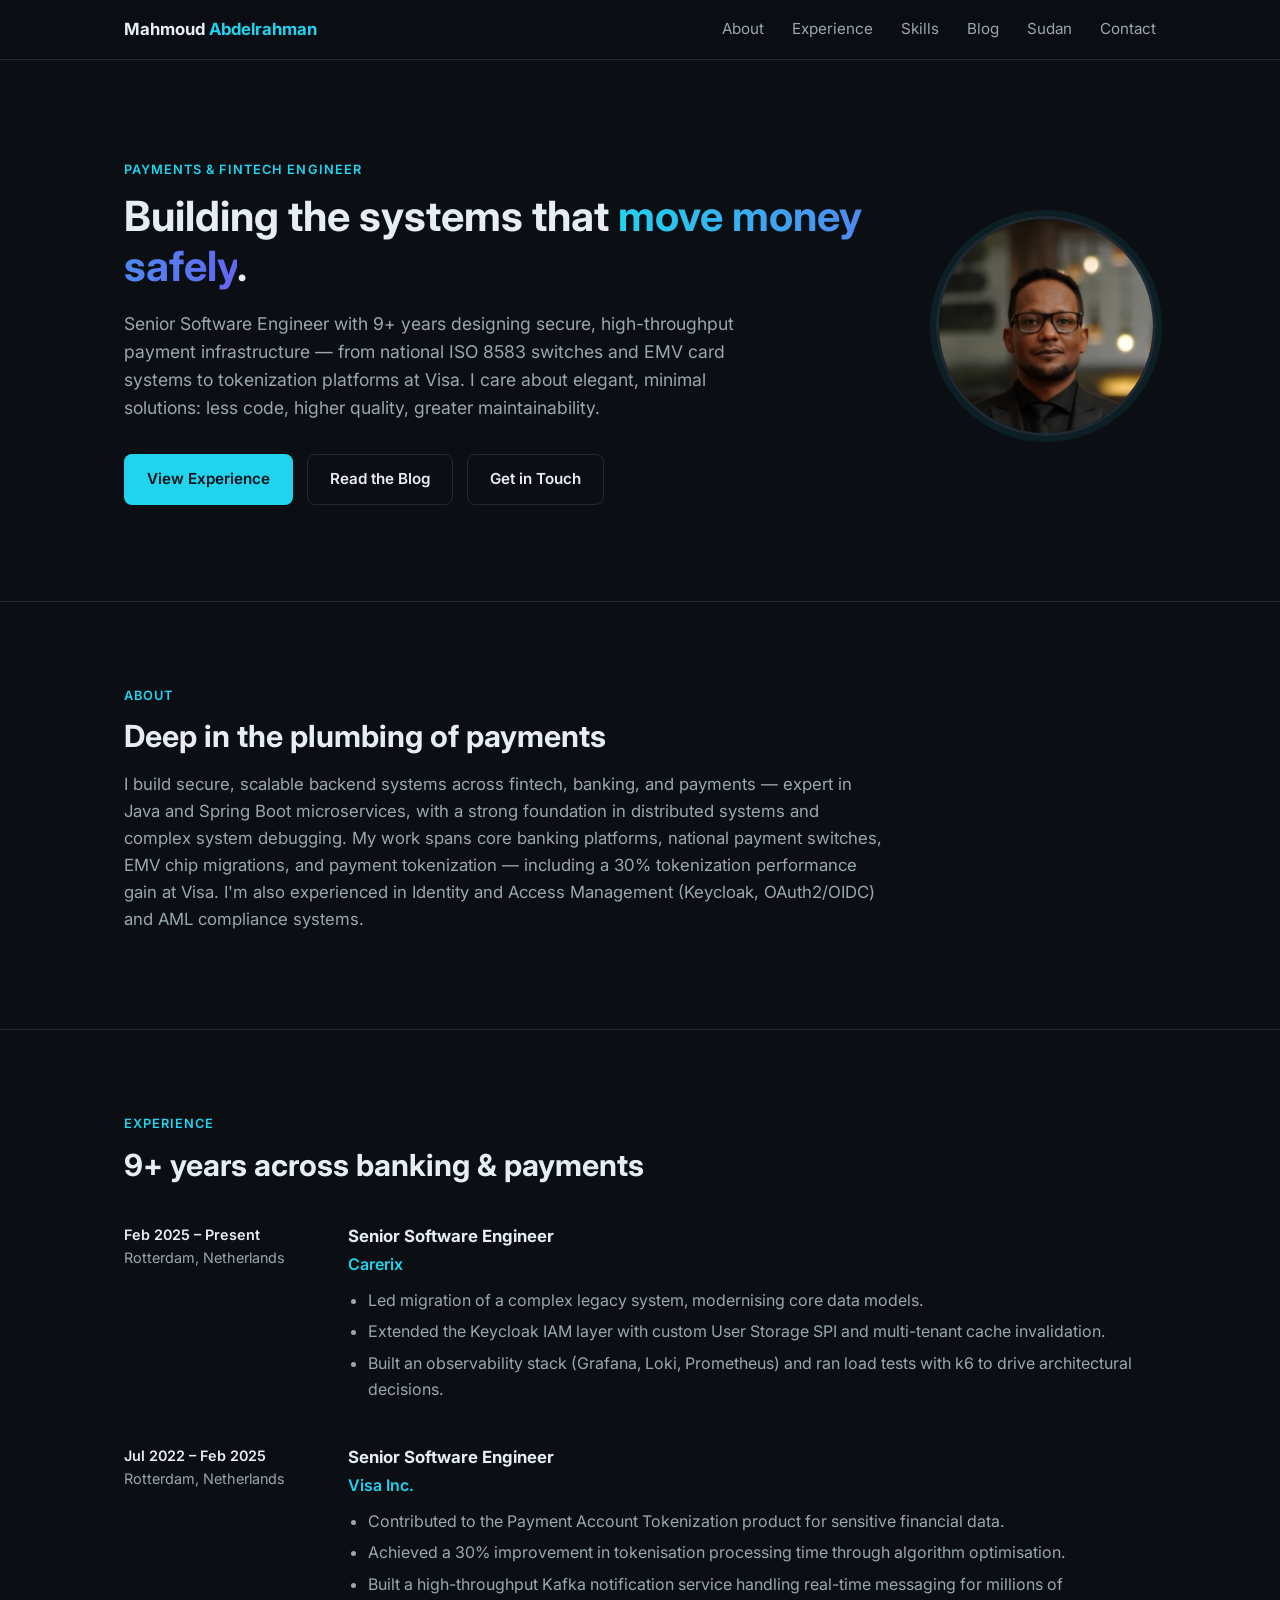
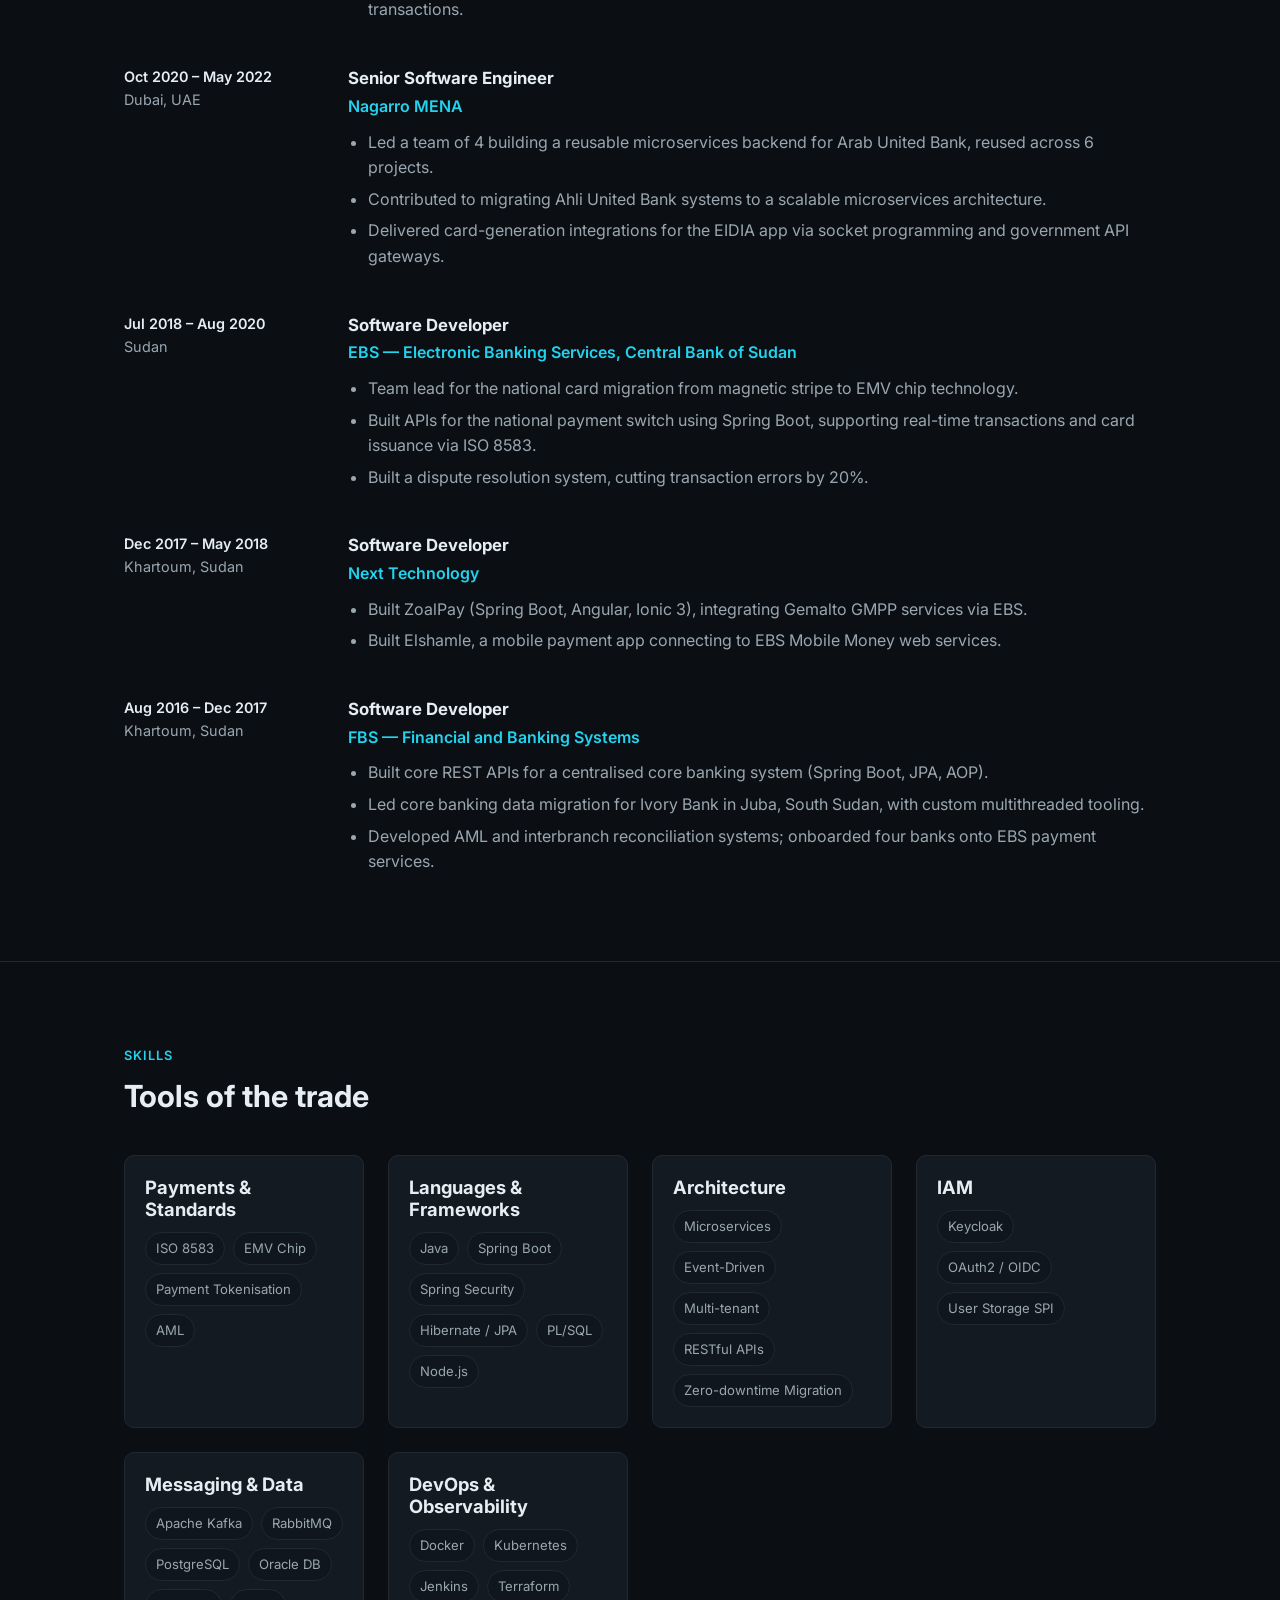
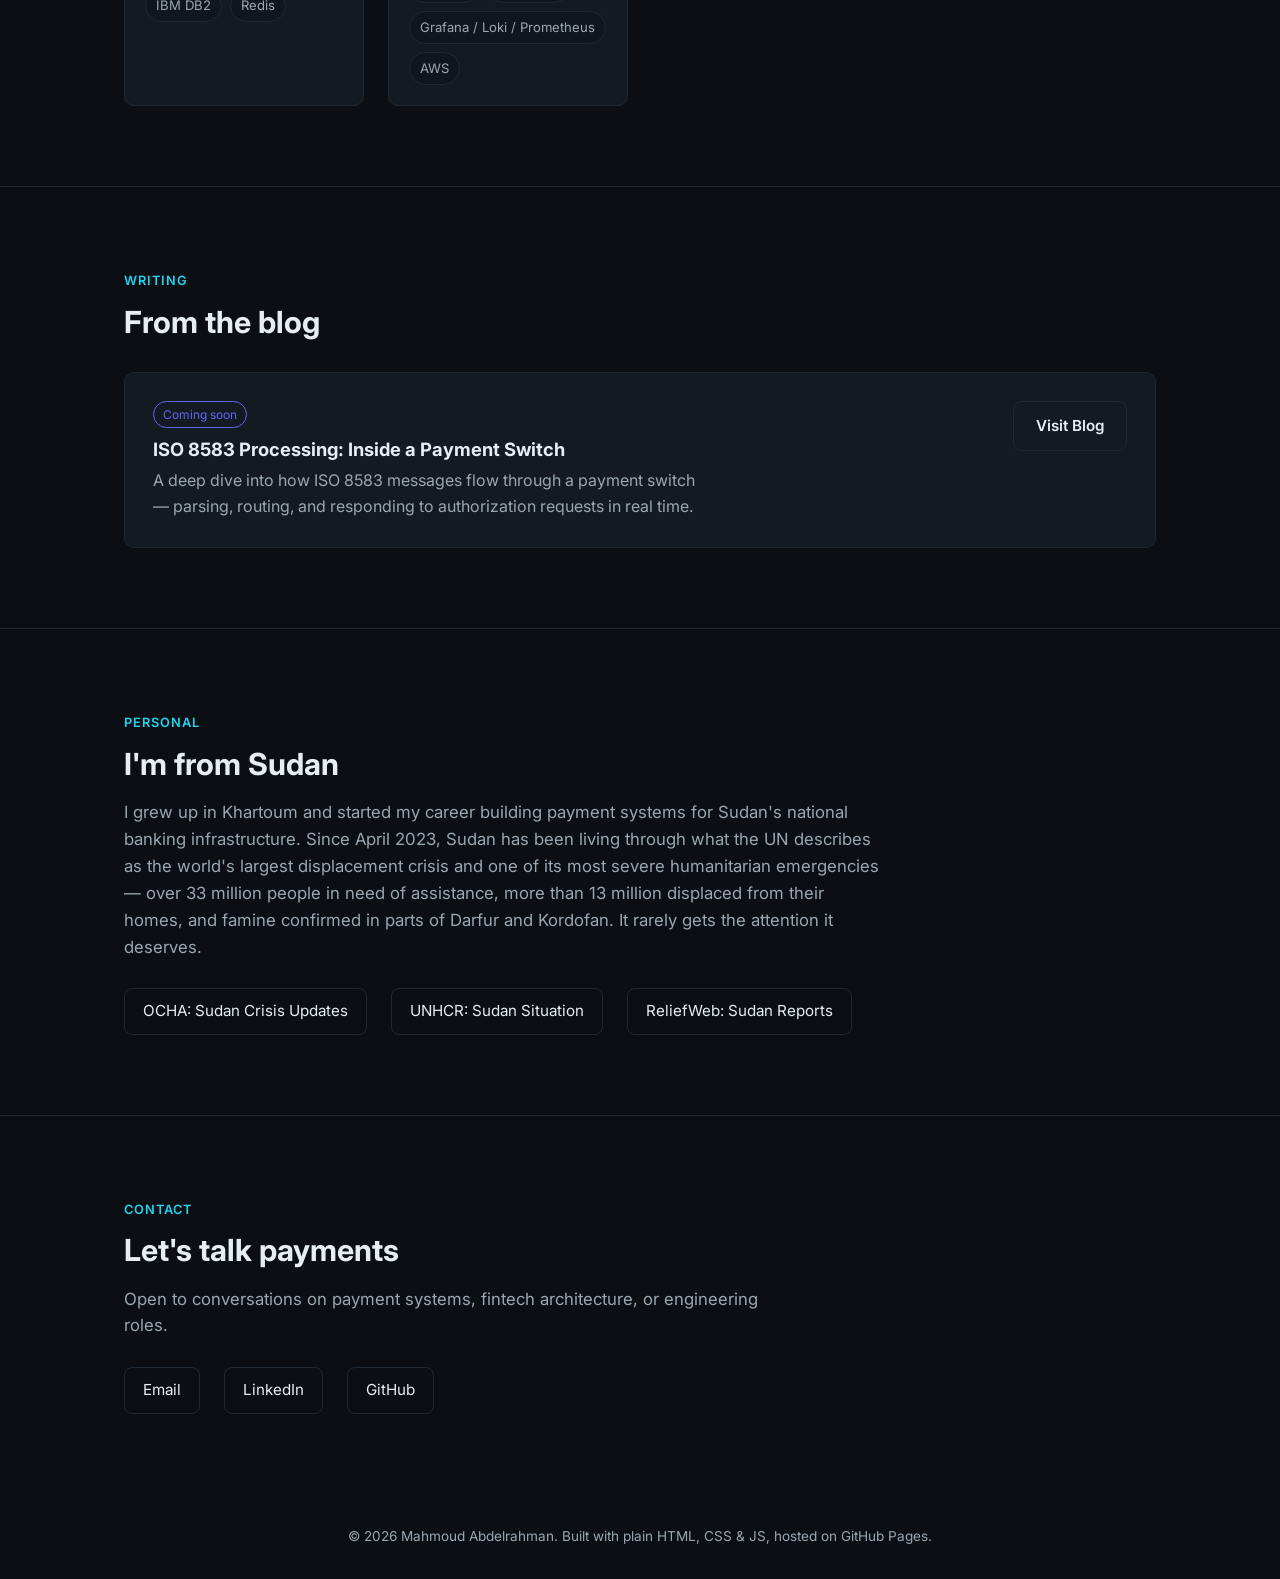
==== index.html @ 6783c953 "Add profile photo and Sudan awareness section Adds a portrait to the hero section, and a personal se" ====
<!DOCTYPE html>
<html lang="en">
<head>
<meta charset="UTF-8">
<meta name="viewport" content="width=device-width, initial-scale=1.0">
<title>Mahmoud Abdelrahman — Payments &amp; Fintech Engineer</title>
<meta name="description" content="Senior software engineer specializing in payment systems: ISO 8583 switches, EMV, tokenization, and core banking. 9+ years across Visa, Nagarro, and central banking infrastructure.">
<link rel="preconnect" href="https://fonts.googleapis.com">
<link rel="preconnect" href="https://fonts.gstatic.com" crossorigin>
<link href="https://fonts.googleapis.com/css2?family=Inter:wght@400;500;600;700&display=swap" rel="stylesheet">
<link rel="stylesheet" href="assets/css/style.css">
</head>
<body>

<header>
  <nav class="container">
    <a href="#" class="brand">Mahmoud <span>Abdelrahman</span></a>
    <button class="nav-toggle" aria-label="Toggle navigation">☰</button>
    <div class="nav-links">
      <a href="#about">About</a>
      <a href="#experience">Experience</a>
      <a href="#skills">Skills</a>
      <a href="blog.html">Blog</a>
      <a href="#sudan">Sudan</a>
      <a href="#contact">Contact</a>
    </div>
  </nav>
</header>

<section class="hero">
  <div class="container hero-inner">
    <div class="hero-text">
      <span class="eyebrow">Payments &amp; Fintech Engineer</span>
      <h1>Building the systems that <span class="role">move money safely</span>.</h1>
      <p class="lede">
        Senior Software Engineer with 9+ years designing secure, high-throughput payment
        infrastructure — from national ISO 8583 switches and EMV card systems to tokenization
        platforms at Visa. I care about elegant, minimal solutions: less code, higher quality,
        greater maintainability.
      </p>
      <div class="cta-row">
        <a href="#experience" class="btn btn-primary">View Experience</a>
        <a href="blog.html" class="btn btn-outline">Read the Blog</a>
        <a href="#contact" class="btn btn-outline">Get in Touch</a>
      </div>
    </div>
    <div class="hero-photo">
      <img src="assets/img/profile.jpg" alt="Portrait of Mahmoud Abdelrahman" class="avatar">
    </div>
  </div>
</section>

<section id="about">
  <div class="container">
    <span class="eyebrow">About</span>
    <h2>Deep in the plumbing of payments</h2>
    <p class="lede" style="max-width: 760px;">
      I build secure, scalable backend systems across fintech, banking, and payments —
      expert in Java and Spring Boot microservices, with a strong foundation in distributed
      systems and complex system debugging. My work spans core banking platforms, national
      payment switches, EMV chip migrations, and payment tokenization — including a 30%
      tokenization performance gain at Visa. I'm also experienced in Identity and Access
      Management (Keycloak, OAuth2/OIDC) and AML compliance systems.
    </p>
  </div>
</section>

<section id="experience">
  <div class="container">
    <span class="eyebrow">Experience</span>
    <h2>9+ years across banking &amp; payments</h2>

    <div class="timeline">

      <div class="job">
        <div class="meta">
          <div class="dates">Feb 2025 – Present</div>
          <div>Rotterdam, Netherlands</div>
        </div>
        <div>
          <div class="role-title">Senior Software Engineer</div>
          <div class="company">Carerix</div>
          <ul>
            <li>Led migration of a complex legacy system, modernising core data models.</li>
            <li>Extended the Keycloak IAM layer with custom User Storage SPI and multi-tenant cache invalidation.</li>
            <li>Built an observability stack (Grafana, Loki, Prometheus) and ran load tests with k6 to drive architectural decisions.</li>
          </ul>
        </div>
      </div>

      <div class="job">
        <div class="meta">
          <div class="dates">Jul 2022 – Feb 2025</div>
          <div>Rotterdam, Netherlands</div>
        </div>
        <div>
          <div class="role-title">Senior Software Engineer</div>
          <div class="company">Visa Inc.</div>
          <ul>
            <li>Contributed to the Payment Account Tokenization product for sensitive financial data.</li>
            <li>Achieved a 30% improvement in tokenisation processing time through algorithm optimisation.</li>
            <li>Built a high-throughput Kafka notification service handling real-time messaging for millions of transactions.</li>
          </ul>
        </div>
      </div>

      <div class="job">
        <div class="meta">
          <div class="dates">Oct 2020 – May 2022</div>
          <div>Dubai, UAE</div>
        </div>
        <div>
          <div class="role-title">Senior Software Engineer</div>
          <div class="company">Nagarro MENA</div>
          <ul>
            <li>Led a team of 4 building a reusable microservices backend for Arab United Bank, reused across 6 projects.</li>
            <li>Contributed to migrating Ahli United Bank systems to a scalable microservices architecture.</li>
            <li>Delivered card-generation integrations for the EIDIA app via socket programming and government API gateways.</li>
          </ul>
        </div>
      </div>

      <div class="job">
        <div class="meta">
          <div class="dates">Jul 2018 – Aug 2020</div>
          <div>Sudan</div>
        </div>
        <div>
          <div class="role-title">Software Developer</div>
          <div class="company">EBS — Electronic Banking Services, Central Bank of Sudan</div>
          <ul>
            <li>Team lead for the national card migration from magnetic stripe to EMV chip technology.</li>
            <li>Built APIs for the national payment switch using Spring Boot, supporting real-time transactions and card issuance via ISO 8583.</li>
            <li>Built a dispute resolution system, cutting transaction errors by 20%.</li>
          </ul>
        </div>
      </div>

      <div class="job">
        <div class="meta">
          <div class="dates">Dec 2017 – May 2018</div>
          <div>Khartoum, Sudan</div>
        </div>
        <div>
          <div class="role-title">Software Developer</div>
          <div class="company">Next Technology</div>
          <ul>
            <li>Built ZoalPay (Spring Boot, Angular, Ionic 3), integrating Gemalto GMPP services via EBS.</li>
            <li>Built Elshamle, a mobile payment app connecting to EBS Mobile Money web services.</li>
          </ul>
        </div>
      </div>

      <div class="job">
        <div class="meta">
          <div class="dates">Aug 2016 – Dec 2017</div>
          <div>Khartoum, Sudan</div>
        </div>
        <div>
          <div class="role-title">Software Developer</div>
          <div class="company">FBS — Financial and Banking Systems</div>
          <ul>
            <li>Built core REST APIs for a centralised core banking system (Spring Boot, JPA, AOP).</li>
            <li>Led core banking data migration for Ivory Bank in Juba, South Sudan, with custom multithreaded tooling.</li>
            <li>Developed AML and interbranch reconciliation systems; onboarded four banks onto EBS payment services.</li>
          </ul>
        </div>
      </div>

    </div>
  </div>
</section>

<section id="skills">
  <div class="container">
    <span class="eyebrow">Skills</span>
    <h2>Tools of the trade</h2>

    <div class="skills-grid">
      <div class="skill-card">
        <h3>Payments &amp; Standards</h3>
        <div class="chips">
          <span class="chip">ISO 8583</span>
          <span class="chip">EMV Chip</span>
          <span class="chip">Payment Tokenisation</span>
          <span class="chip">AML</span>
        </div>
      </div>
      <div class="skill-card">
        <h3>Languages &amp; Frameworks</h3>
        <div class="chips">
          <span class="chip">Java</span>
          <span class="chip">Spring Boot</span>
          <span class="chip">Spring Security</span>
          <span class="chip">Hibernate / JPA</span>
          <span class="chip">PL/SQL</span>
          <span class="chip">Node.js</span>
        </div>
      </div>
      <div class="skill-card">
        <h3>Architecture</h3>
        <div class="chips">
          <span class="chip">Microservices</span>
          <span class="chip">Event-Driven</span>
          <span class="chip">Multi-tenant</span>
          <span class="chip">RESTful APIs</span>
          <span class="chip">Zero-downtime Migration</span>
        </div>
      </div>
      <div class="skill-card">
        <h3>IAM</h3>
        <div class="chips">
          <span class="chip">Keycloak</span>
          <span class="chip">OAuth2 / OIDC</span>
          <span class="chip">User Storage SPI</span>
        </div>
      </div>
      <div class="skill-card">
        <h3>Messaging &amp; Data</h3>
        <div class="chips">
          <span class="chip">Apache Kafka</span>
          <span class="chip">RabbitMQ</span>
          <span class="chip">PostgreSQL</span>
          <span class="chip">Oracle DB</span>
          <span class="chip">IBM DB2</span>
          <span class="chip">Redis</span>
        </div>
      </div>
      <div class="skill-card">
        <h3>DevOps &amp; Observability</h3>
        <div class="chips">
          <span class="chip">Docker</span>
          <span class="chip">Kubernetes</span>
          <span class="chip">Jenkins</span>
          <span class="chip">Terraform</span>
          <span class="chip">Grafana / Loki / Prometheus</span>
          <span class="chip">AWS</span>
        </div>
      </div>
    </div>
  </div>
</section>

<section id="blog-teaser">
  <div class="container">
    <span class="eyebrow">Writing</span>
    <h2>From the blog</h2>
    <div class="blog-card">
      <div>
        <span class="tag">Coming soon</span>
        <h3>ISO 8583 Processing: Inside a Payment Switch</h3>
        <p>
          A deep dive into how ISO 8583 messages flow through a payment switch — parsing,
          routing, and responding to authorization requests in real time.
        </p>
      </div>
      <a href="blog.html" class="btn btn-outline">Visit Blog</a>
    </div>
  </div>
</section>

<section id="sudan">
  <div class="container">
    <span class="eyebrow">Personal</span>
    <h2>I'm from Sudan</h2>
    <p class="lede" style="max-width: 760px;">
      I grew up in Khartoum and started my career building payment systems for Sudan's
      national banking infrastructure. Since April 2023, Sudan has been living through
      what the UN describes as the world's largest displacement crisis and one of its
      most severe humanitarian emergencies — over 33 million people in need of assistance,
      more than 13 million displaced from their homes, and famine confirmed in parts of
      Darfur and Kordofan. It rarely gets the attention it deserves.
    </p>
    <div class="contact-links">
      <a href="https://www.unocha.org/sudan" target="_blank" rel="noopener">OCHA: Sudan Crisis Updates</a>
      <a href="https://data.unhcr.org/en/situations/sudansituation" target="_blank" rel="noopener">UNHCR: Sudan Situation</a>
      <a href="https://reliefweb.int/country/sdn" target="_blank" rel="noopener">ReliefWeb: Sudan Reports</a>
    </div>
  </div>
</section>

<section id="contact">
  <div class="container">
    <span class="eyebrow">Contact</span>
    <h2>Let's talk payments</h2>
    <p class="lede">Open to conversations on payment systems, fintech architecture, or engineering roles.</p>
    <div class="contact-links">
      <a href="mailto:m.abdelhalim@protonmail.com">Email</a>
      <a href="https://www.linkedin.com/in/mahmoud-abdelhalim-5b3160b4" target="_blank" rel="noopener">LinkedIn</a>
      <a href="https://github.com/ma7m0ud" target="_blank" rel="noopener">GitHub</a>
    </div>
  </div>
</section>

<footer>
  <div class="container">
    &copy; <span id="year"></span> Mahmoud Abdelrahman. Built with plain HTML, CSS &amp; JS, hosted on GitHub Pages.
  </div>
</footer>

<script src="assets/js/main.js"></script>
</body>
</html>
---- assets/css/style.css ----
/* ---------- Design tokens ---------- */
:root {
  --bg: #0b0f14;
  --bg-alt: #10161d;
  --card: #131a22;
  --border: #1f2933;
  --text: #e6edf3;
  --text-dim: #9aa7b0;
  --accent: #22d3ee;
  --accent-2: #6366f1;
  --max-w: 1080px;
  --radius: 10px;
}

* { box-sizing: border-box; }

html { scroll-behavior: smooth; }

body {
  margin: 0;
  background: var(--bg);
  color: var(--text);
  font-family: "Inter", -apple-system, BlinkMacSystemFont, "Segoe UI", Roboto, sans-serif;
  line-height: 1.6;
  -webkit-font-smoothing: antialiased;
}

a { color: var(--accent); text-decoration: none; }
a:hover { text-decoration: underline; }

.container {
  max-width: var(--max-w);
  margin: 0 auto;
  padding: 0 24px;
}

section { padding: 80px 0; border-bottom: 1px solid var(--border); }
section:last-of-type { border-bottom: none; }

h1, h2, h3 { line-height: 1.2; margin: 0 0 16px; font-weight: 700; }
h2 { font-size: 1.9rem; }
h3 { font-size: 1.15rem; }

.eyebrow {
  display: inline-block;
  font-size: 0.8rem;
  letter-spacing: 0.08em;
  text-transform: uppercase;
  color: var(--accent);
  margin-bottom: 12px;
  font-weight: 600;
}

.lede { color: var(--text-dim); font-size: 1.05rem; max-width: 640px; }

/* ---------- Nav ---------- */
header {
  position: sticky;
  top: 0;
  z-index: 10;
  background: rgba(11, 15, 20, 0.85);
  backdrop-filter: blur(8px);
  border-bottom: 1px solid var(--border);
}

nav.container {
  display: flex;
  align-items: center;
  justify-content: space-between;
  padding-top: 16px;
  padding-bottom: 16px;
}

.brand {
  font-weight: 700;
  color: var(--text);
  font-size: 1.05rem;
}
.brand:hover { text-decoration: none; opacity: 0.85; }
.brand span { color: var(--accent); }

.nav-links { display: flex; gap: 28px; align-items: center; }
.nav-links a { color: var(--text-dim); font-size: 0.95rem; }
.nav-links a:hover { color: var(--text); text-decoration: none; }

.nav-toggle {
  display: none;
  background: none;
  border: 1px solid var(--border);
  border-radius: 6px;
  color: var(--text);
  padding: 6px 10px;
  cursor: pointer;
}

/* ---------- Hero ---------- */
.hero { padding-top: 96px; padding-bottom: 96px; border-bottom: 1px solid var(--border); }
.hero-inner {
  display: flex;
  align-items: center;
  justify-content: space-between;
  gap: 48px;
}
.hero-text { flex: 1; min-width: 0; }
.hero h1 { font-size: 2.6rem; }
.hero .role {
  background: linear-gradient(90deg, var(--accent), var(--accent-2));
  -webkit-background-clip: text;
  background-clip: text;
  color: transparent;
}
.hero p.lede { font-size: 1.1rem; margin-bottom: 32px; }

.hero-photo { flex-shrink: 0; }
.avatar {
  width: 220px;
  height: 220px;
  border-radius: 50%;
  object-fit: cover;
  border: 3px solid var(--border);
  box-shadow: 0 0 0 6px rgba(34, 211, 238, 0.08);
}

.cta-row { display: flex; gap: 14px; flex-wrap: wrap; }

.btn {
  display: inline-block;
  padding: 12px 22px;
  border-radius: 8px;
  font-weight: 600;
  font-size: 0.95rem;
  border: 1px solid transparent;
}
.btn:hover { text-decoration: none; }
.btn-primary {
  background: var(--accent);
  color: #04121a;
}
.btn-primary:hover { opacity: 0.9; }
.btn-outline {
  border-color: var(--border);
  color: var(--text);
}
.btn-outline:hover { border-color: var(--accent); color: var(--accent); }

/* ---------- Experience ---------- */
.timeline { display: flex; flex-direction: column; gap: 36px; margin-top: 40px; }

.job {
  display: grid;
  grid-template-columns: 200px 1fr;
  gap: 24px;
}

.job .meta { color: var(--text-dim); font-size: 0.9rem; }
.job .meta .dates { color: var(--text); font-weight: 600; }

.job .role-title { font-weight: 700; font-size: 1.05rem; margin-bottom: 2px; }
.job .company { color: var(--accent); font-weight: 600; }

.job ul { margin: 10px 0 0; padding-left: 20px; color: var(--text-dim); }
.job li { margin-bottom: 6px; }

/* ---------- Skills ---------- */
.skills-grid {
  display: grid;
  grid-template-columns: repeat(auto-fit, minmax(220px, 1fr));
  gap: 24px;
  margin-top: 40px;
}

.skill-card {
  background: var(--card);
  border: 1px solid var(--border);
  border-radius: var(--radius);
  padding: 20px;
}

.skill-card h3 { margin-bottom: 12px; color: var(--text); }

.chips { display: flex; flex-wrap: wrap; gap: 8px; }
.chip {
  background: var(--bg-alt);
  border: 1px solid var(--border);
  color: var(--text-dim);
  font-size: 0.82rem;
  padding: 5px 10px;
  border-radius: 999px;
}

/* ---------- Blog teaser ---------- */
.blog-card {
  background: var(--card);
  border: 1px solid var(--border);
  border-radius: var(--radius);
  padding: 28px;
  margin-top: 32px;
  display: flex;
  justify-content: space-between;
  align-items: flex-start;
  gap: 24px;
  flex-wrap: wrap;
}

.blog-card .tag {
  display: inline-block;
  font-size: 0.75rem;
  color: var(--accent-2);
  border: 1px solid var(--accent-2);
  padding: 3px 9px;
  border-radius: 999px;
  margin-bottom: 10px;
}

.blog-card h3 { margin-bottom: 8px; }
.blog-card p { color: var(--text-dim); margin: 0; max-width: 560px; }

/* ---------- Contact ---------- */
.contact-links {
  display: flex;
  gap: 24px;
  flex-wrap: wrap;
  margin-top: 28px;
}

.contact-links a {
  color: var(--text);
  border: 1px solid var(--border);
  padding: 10px 18px;
  border-radius: 8px;
  font-size: 0.95rem;
}
.contact-links a:hover { border-color: var(--accent); color: var(--accent); text-decoration: none; }

/* ---------- Footer ---------- */
footer {
  padding: 32px 0;
  text-align: center;
  color: var(--text-dim);
  font-size: 0.85rem;
}

/* ---------- Blog listing page ---------- */
.post-list { margin-top: 40px; display: flex; flex-direction: column; gap: 20px; }
.post-item {
  background: var(--card);
  border: 1px solid var(--border);
  border-radius: var(--radius);
  padding: 22px;
}
.post-item .date { color: var(--text-dim); font-size: 0.85rem; }
.empty-note {
  color: var(--text-dim);
  border: 1px dashed var(--border);
  border-radius: var(--radius);
  padding: 24px;
  margin-top: 24px;
}

/* ---------- Responsive ---------- */
@media (max-width: 720px) {
  .nav-links {
    position: absolute;
    top: 64px;
    left: 0;
    right: 0;
    background: var(--bg-alt);
    border-bottom: 1px solid var(--border);
    flex-direction: column;
    align-items: flex-start;
    padding: 16px 24px;
    display: none;
  }
  .nav-links.open { display: flex; }
  .nav-toggle { display: inline-block; }

  .hero h1 { font-size: 2rem; }
  section { padding: 56px 0; }

  .hero-inner { flex-direction: column-reverse; text-align: center; gap: 28px; }
  .hero .cta-row { justify-content: center; }
  .avatar { width: 160px; height: 160px; }

  .job { grid-template-columns: 1fr; }
  .job .meta { margin-bottom: 4px; }
}
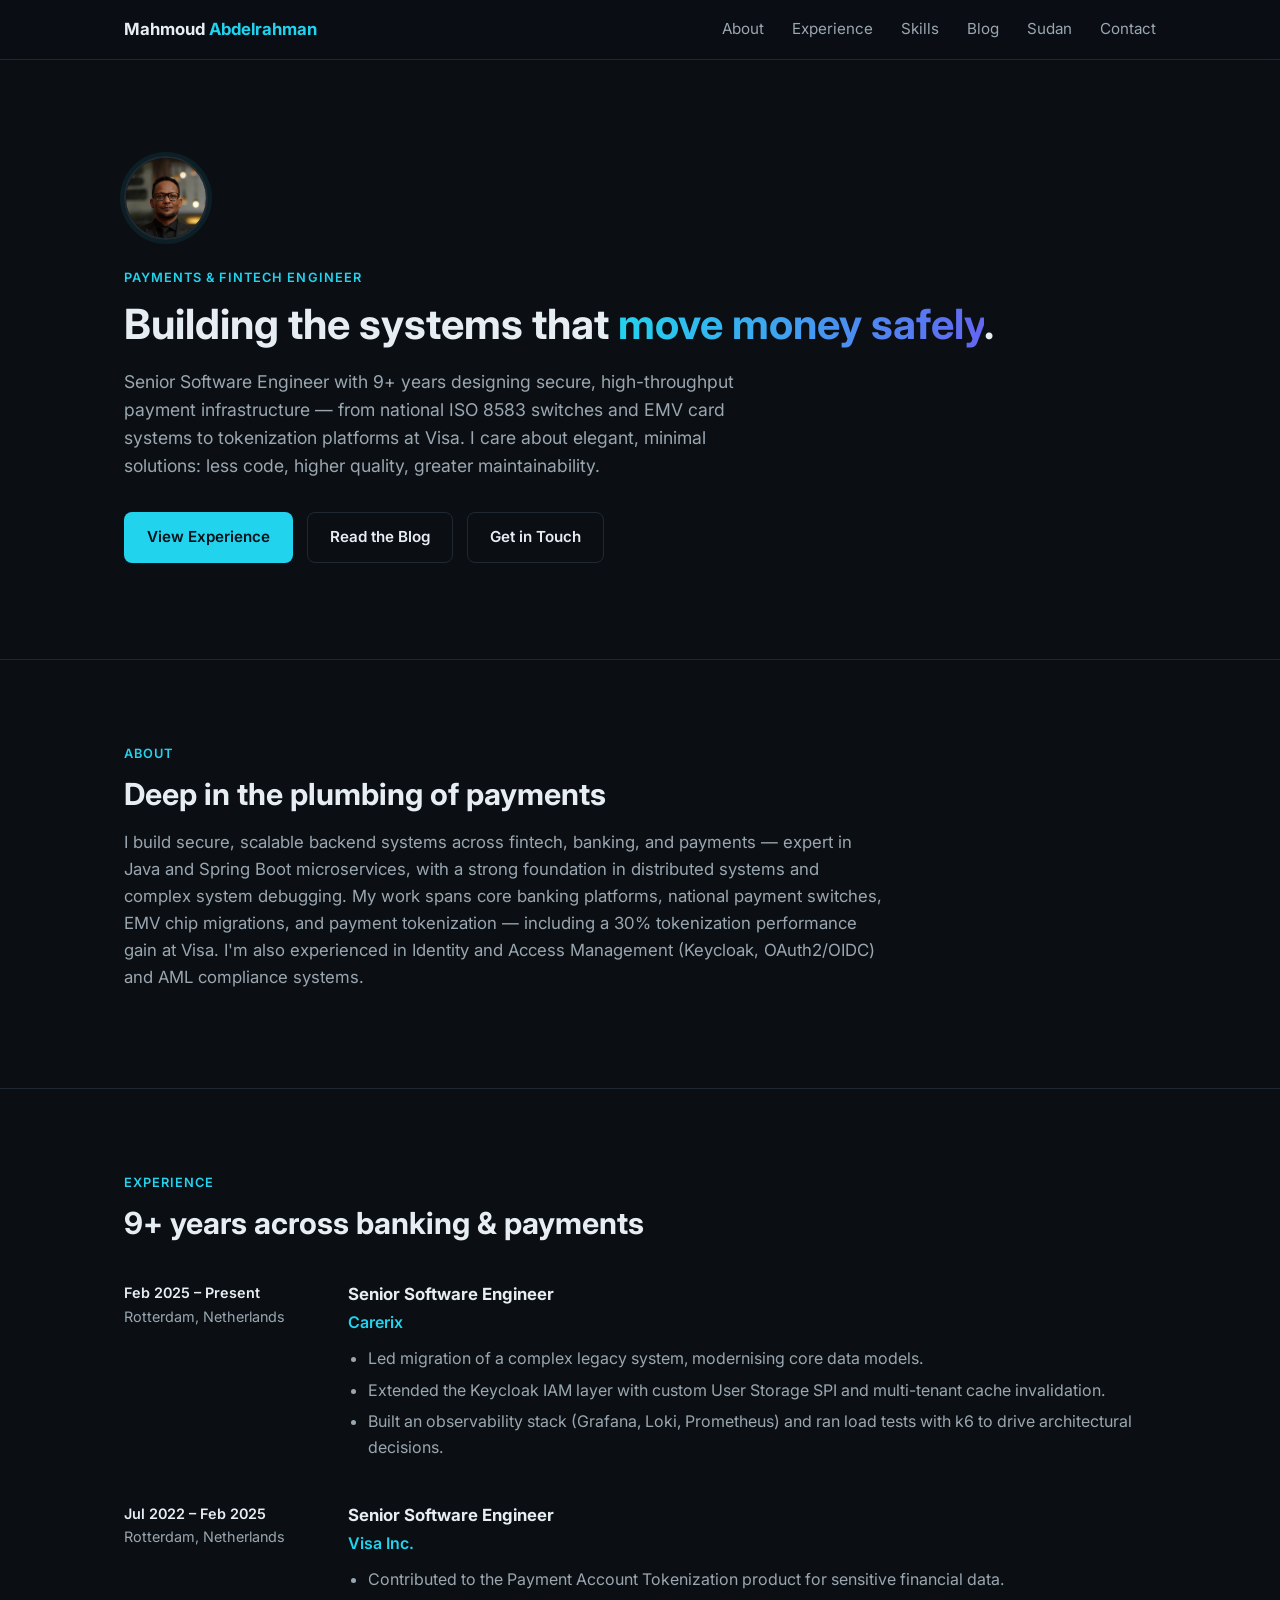
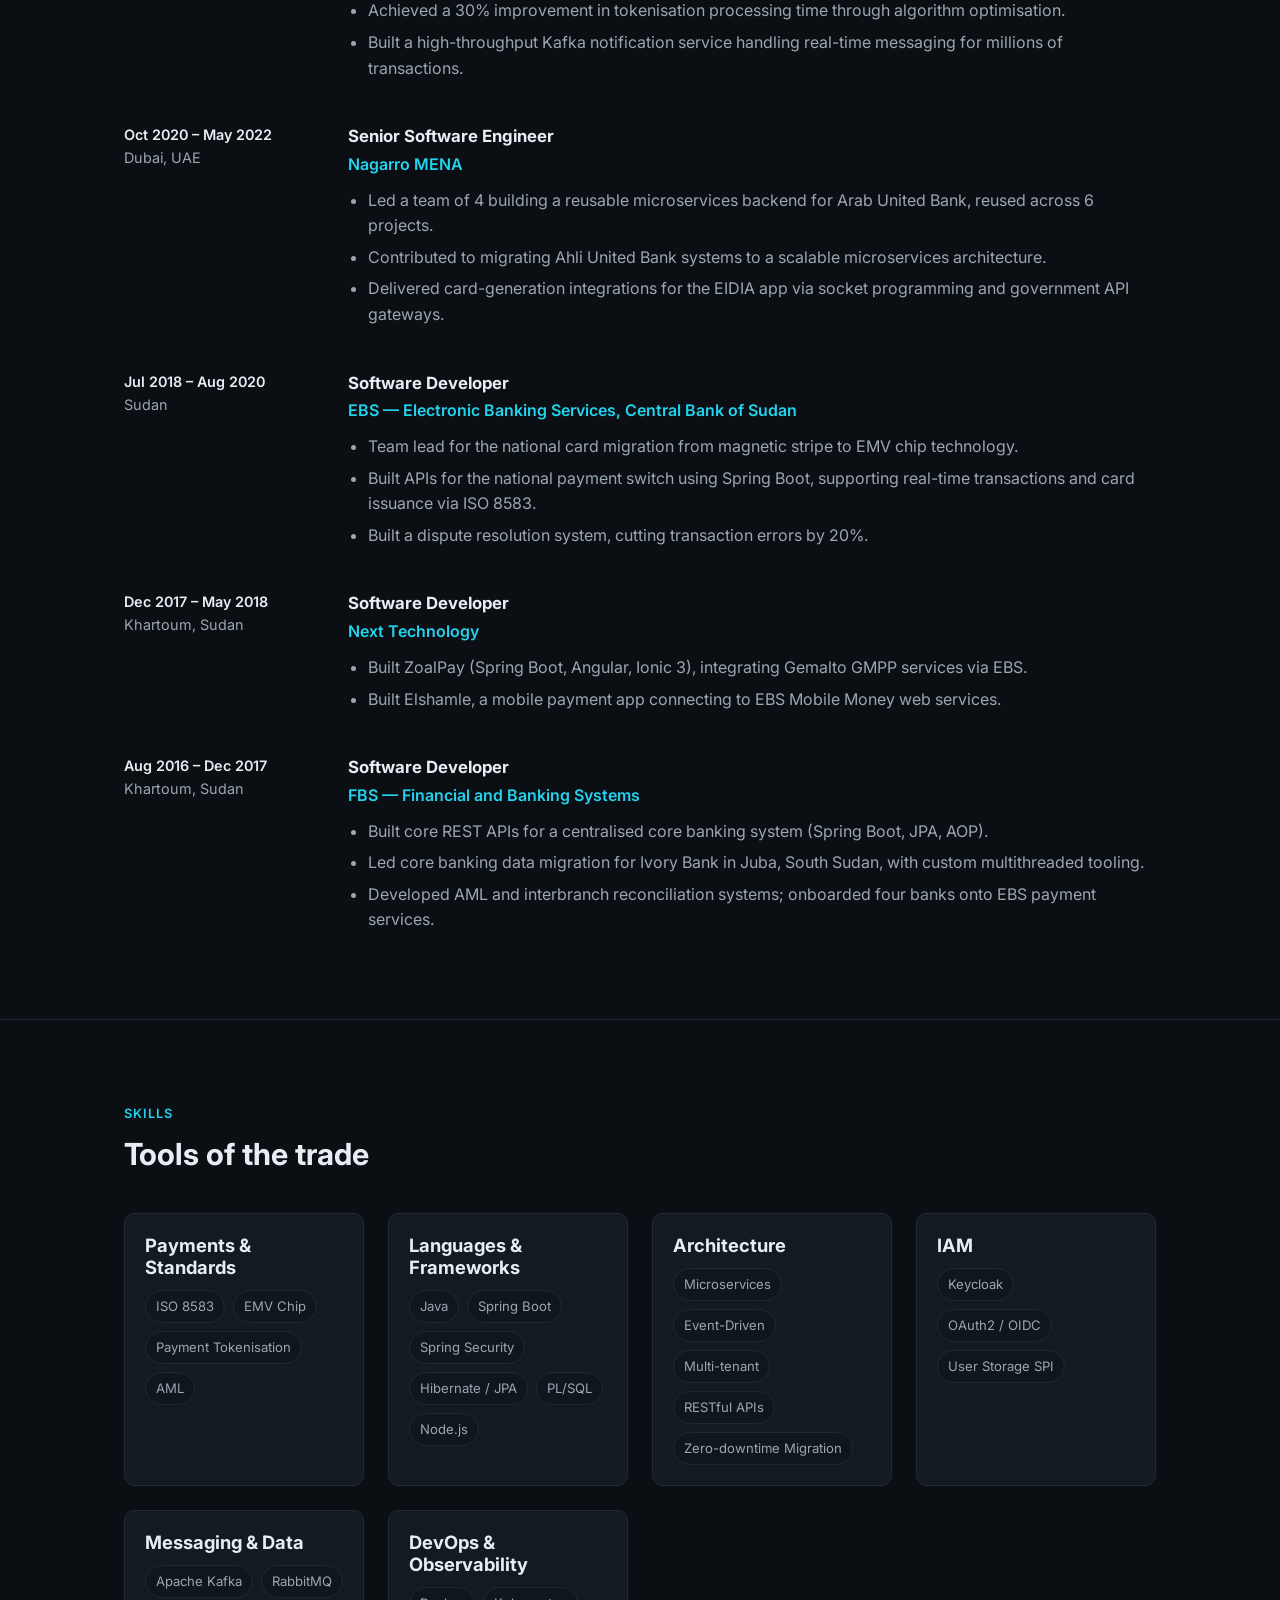
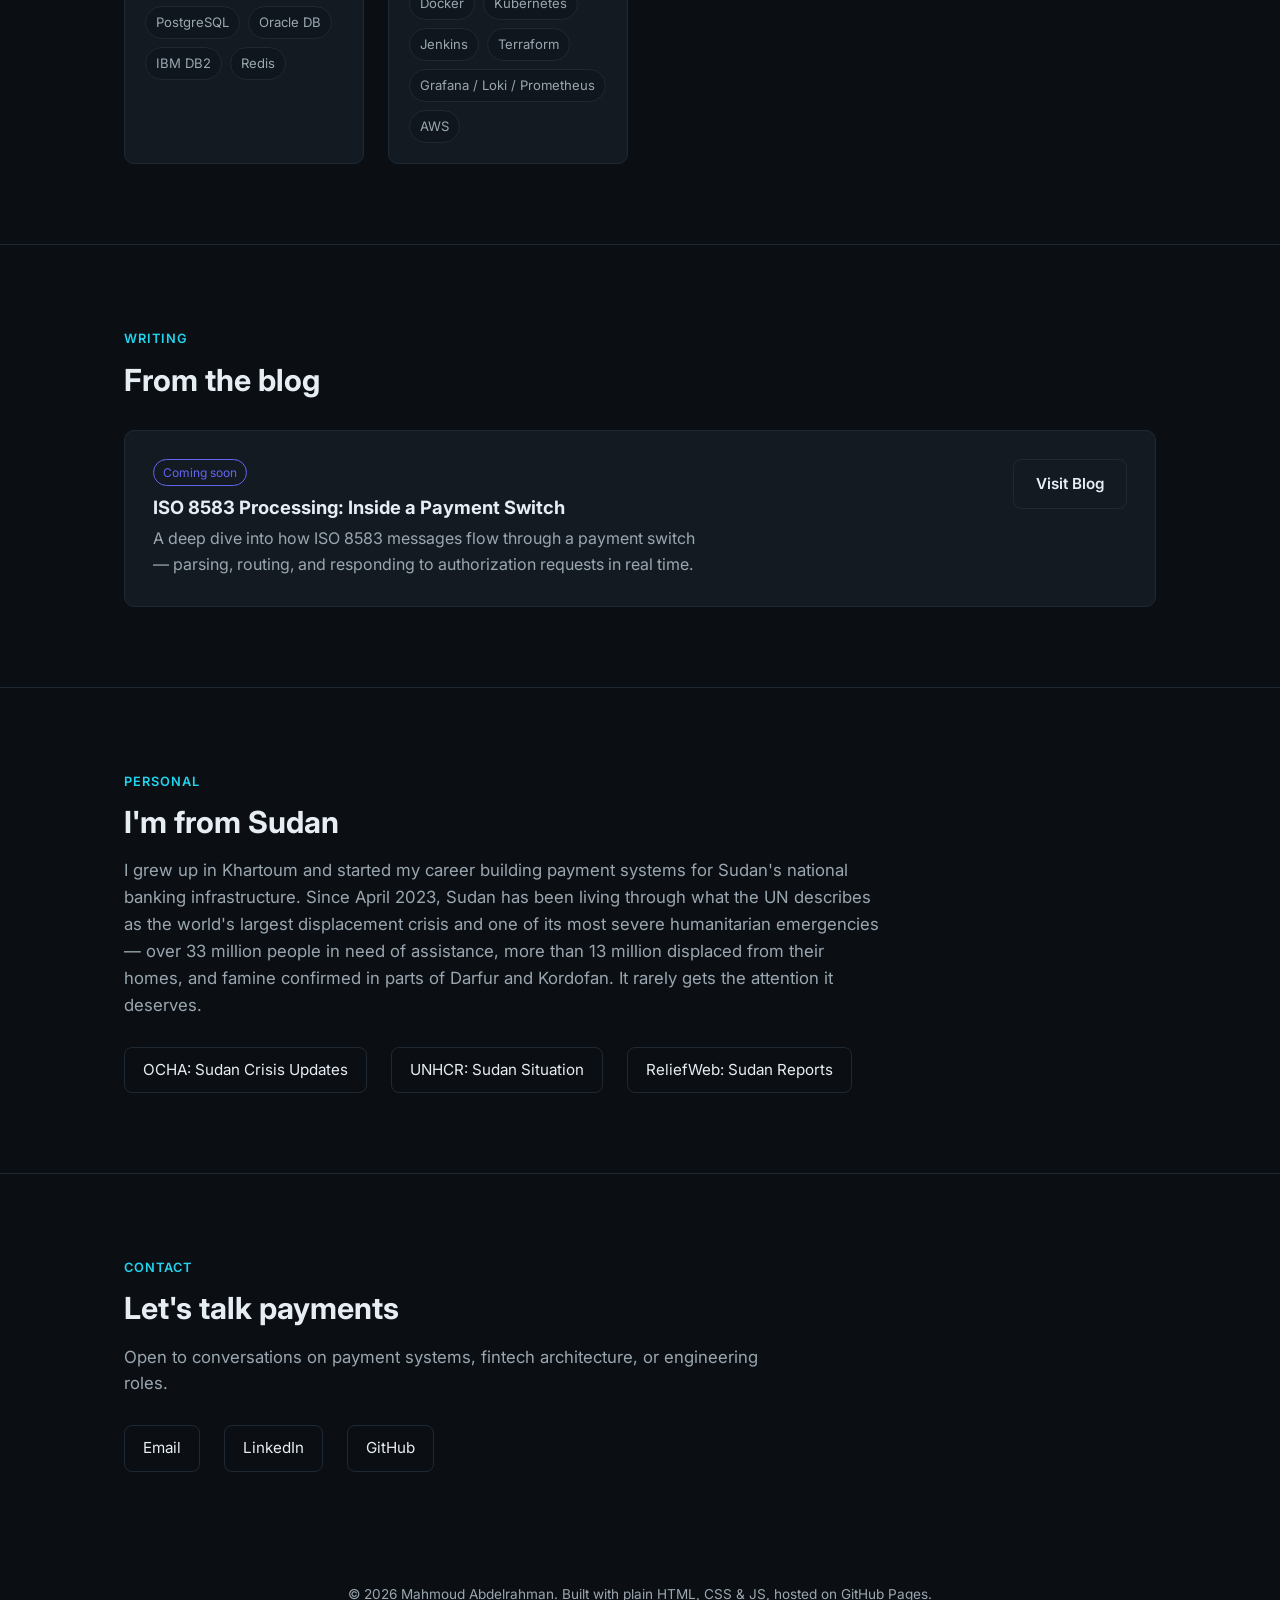
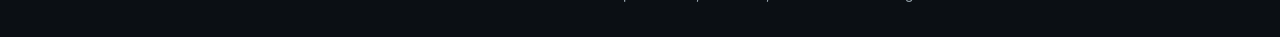
==== commit 354f975d: "Redesign hero photo as a small badge-style avatar Replaces the large two-column hero photo with a co" ====
--- a/index.html
+++ b/index.html
@@ -28,24 +28,20 @@
 </header>
 
 <section class="hero">
-  <div class="container hero-inner">
-    <div class="hero-text">
-      <span class="eyebrow">Payments &amp; Fintech Engineer</span>
-      <h1>Building the systems that <span class="role">move money safely</span>.</h1>
-      <p class="lede">
-        Senior Software Engineer with 9+ years designing secure, high-throughput payment
-        infrastructure — from national ISO 8583 switches and EMV card systems to tokenization
-        platforms at Visa. I care about elegant, minimal solutions: less code, higher quality,
-        greater maintainability.
-      </p>
-      <div class="cta-row">
-        <a href="#experience" class="btn btn-primary">View Experience</a>
-        <a href="blog.html" class="btn btn-outline">Read the Blog</a>
-        <a href="#contact" class="btn btn-outline">Get in Touch</a>
-      </div>
-    </div>
-    <div class="hero-photo">
-      <img src="assets/img/profile.jpg" alt="Portrait of Mahmoud Abdelrahman" class="avatar">
+  <div class="container">
+    <img src="assets/img/profile.jpg" alt="Portrait of Mahmoud Abdelrahman" class="avatar">
+    <span class="eyebrow">Payments &amp; Fintech Engineer</span>
+    <h1>Building the systems that <span class="role">move money safely</span>.</h1>
+    <p class="lede">
+      Senior Software Engineer with 9+ years designing secure, high-throughput payment
+      infrastructure — from national ISO 8583 switches and EMV card systems to tokenization
+      platforms at Visa. I care about elegant, minimal solutions: less code, higher quality,
+      greater maintainability.
+    </p>
+    <div class="cta-row">
+      <a href="#experience" class="btn btn-primary">View Experience</a>
+      <a href="blog.html" class="btn btn-outline">Read the Blog</a>
+      <a href="#contact" class="btn btn-outline">Get in Touch</a>
     </div>
   </div>
 </section>
--- a/assets/css/style.css
+++ b/assets/css/style.css
@@ -95,13 +95,6 @@
 
 /* ---------- Hero ---------- */
 .hero { padding-top: 96px; padding-bottom: 96px; border-bottom: 1px solid var(--border); }
-.hero-inner {
-  display: flex;
-  align-items: center;
-  justify-content: space-between;
-  gap: 48px;
-}
-.hero-text { flex: 1; min-width: 0; }
 .hero h1 { font-size: 2.6rem; }
 .hero .role {
   background: linear-gradient(90deg, var(--accent), var(--accent-2));
@@ -111,14 +104,15 @@
 }
 .hero p.lede { font-size: 1.1rem; margin-bottom: 32px; }
 
-.hero-photo { flex-shrink: 0; }
 .avatar {
-  width: 220px;
-  height: 220px;
+  display: block;
+  width: 84px;
+  height: 84px;
   border-radius: 50%;
   object-fit: cover;
-  border: 3px solid var(--border);
-  box-shadow: 0 0 0 6px rgba(34, 211, 238, 0.08);
+  border: 2px solid var(--border);
+  box-shadow: 0 0 0 4px rgba(34, 211, 238, 0.08);
+  margin-bottom: 24px;
 }
 
 .cta-row { display: flex; gap: 14px; flex-wrap: wrap; }
@@ -277,10 +271,6 @@
   .hero h1 { font-size: 2rem; }
   section { padding: 56px 0; }
 
-  .hero-inner { flex-direction: column-reverse; text-align: center; gap: 28px; }
-  .hero .cta-row { justify-content: center; }
-  .avatar { width: 160px; height: 160px; }
-
   .job { grid-template-columns: 1fr; }
   .job .meta { margin-bottom: 4px; }
 }
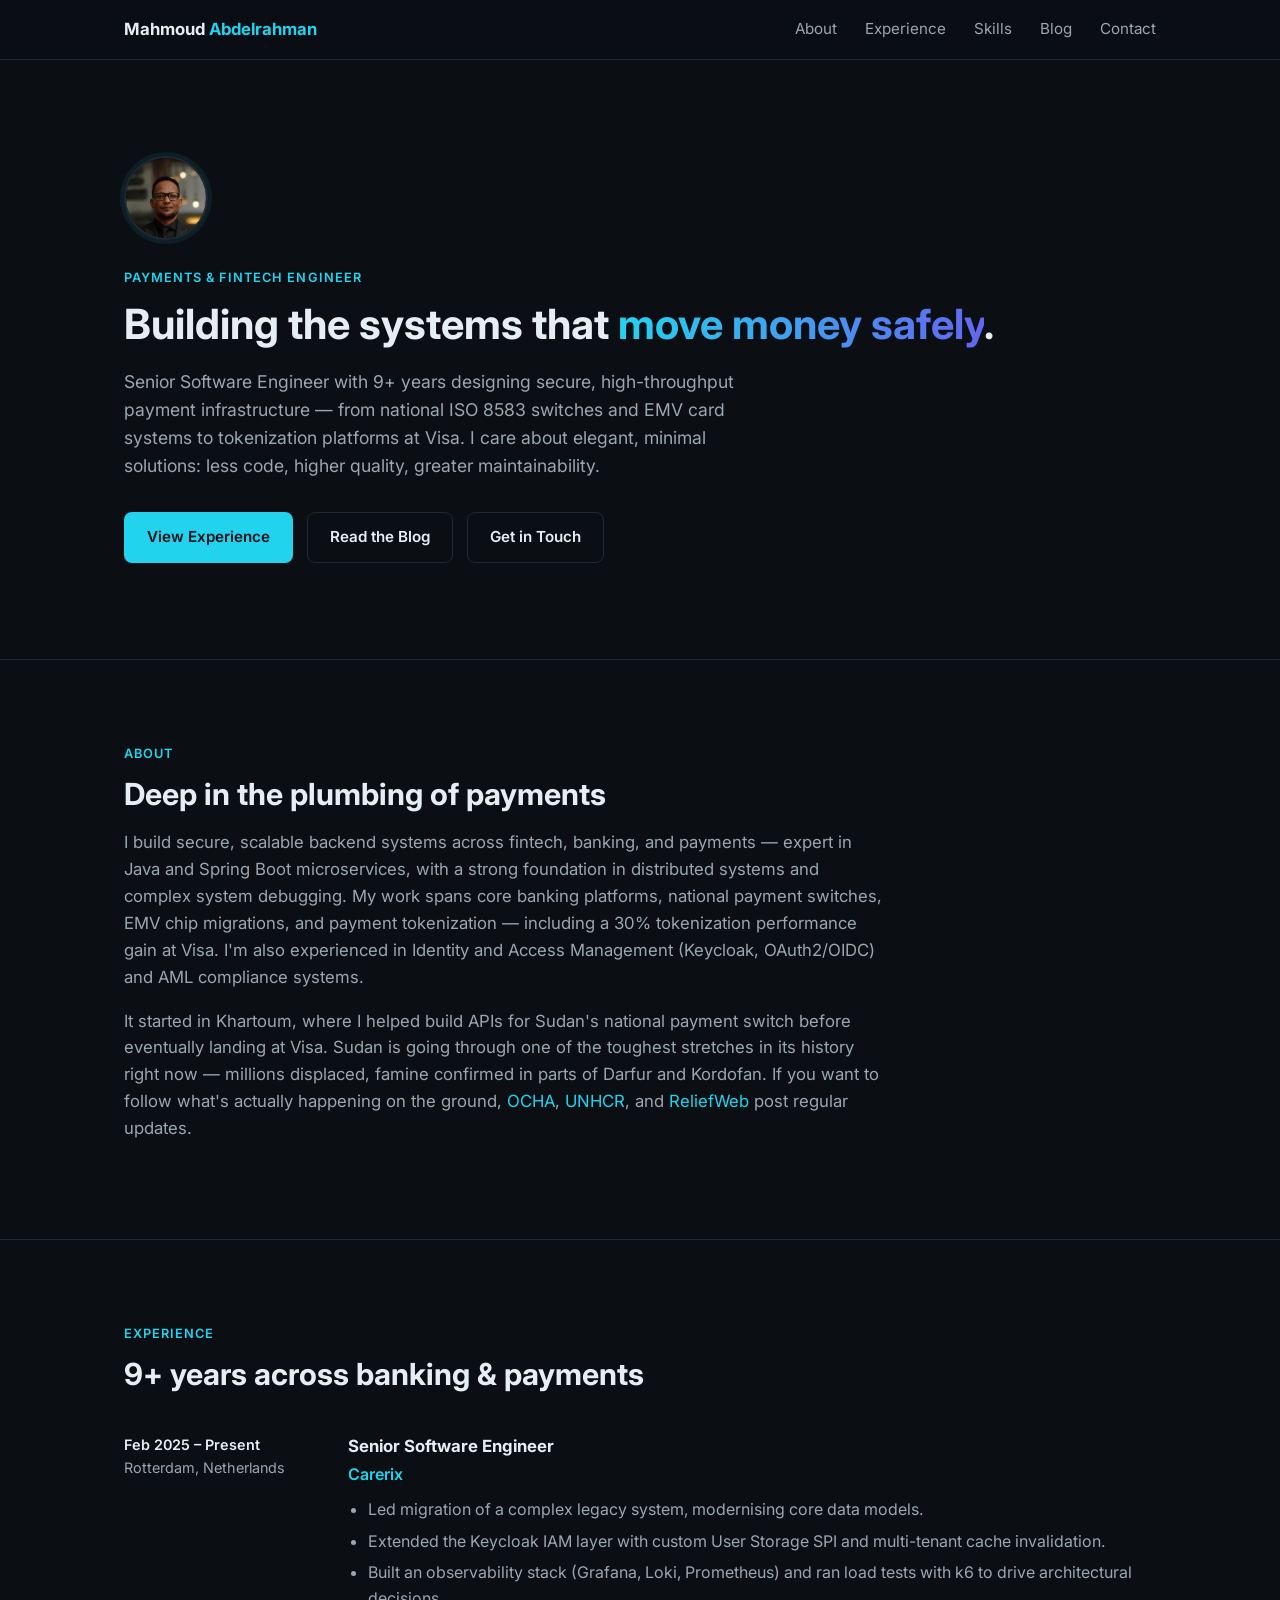
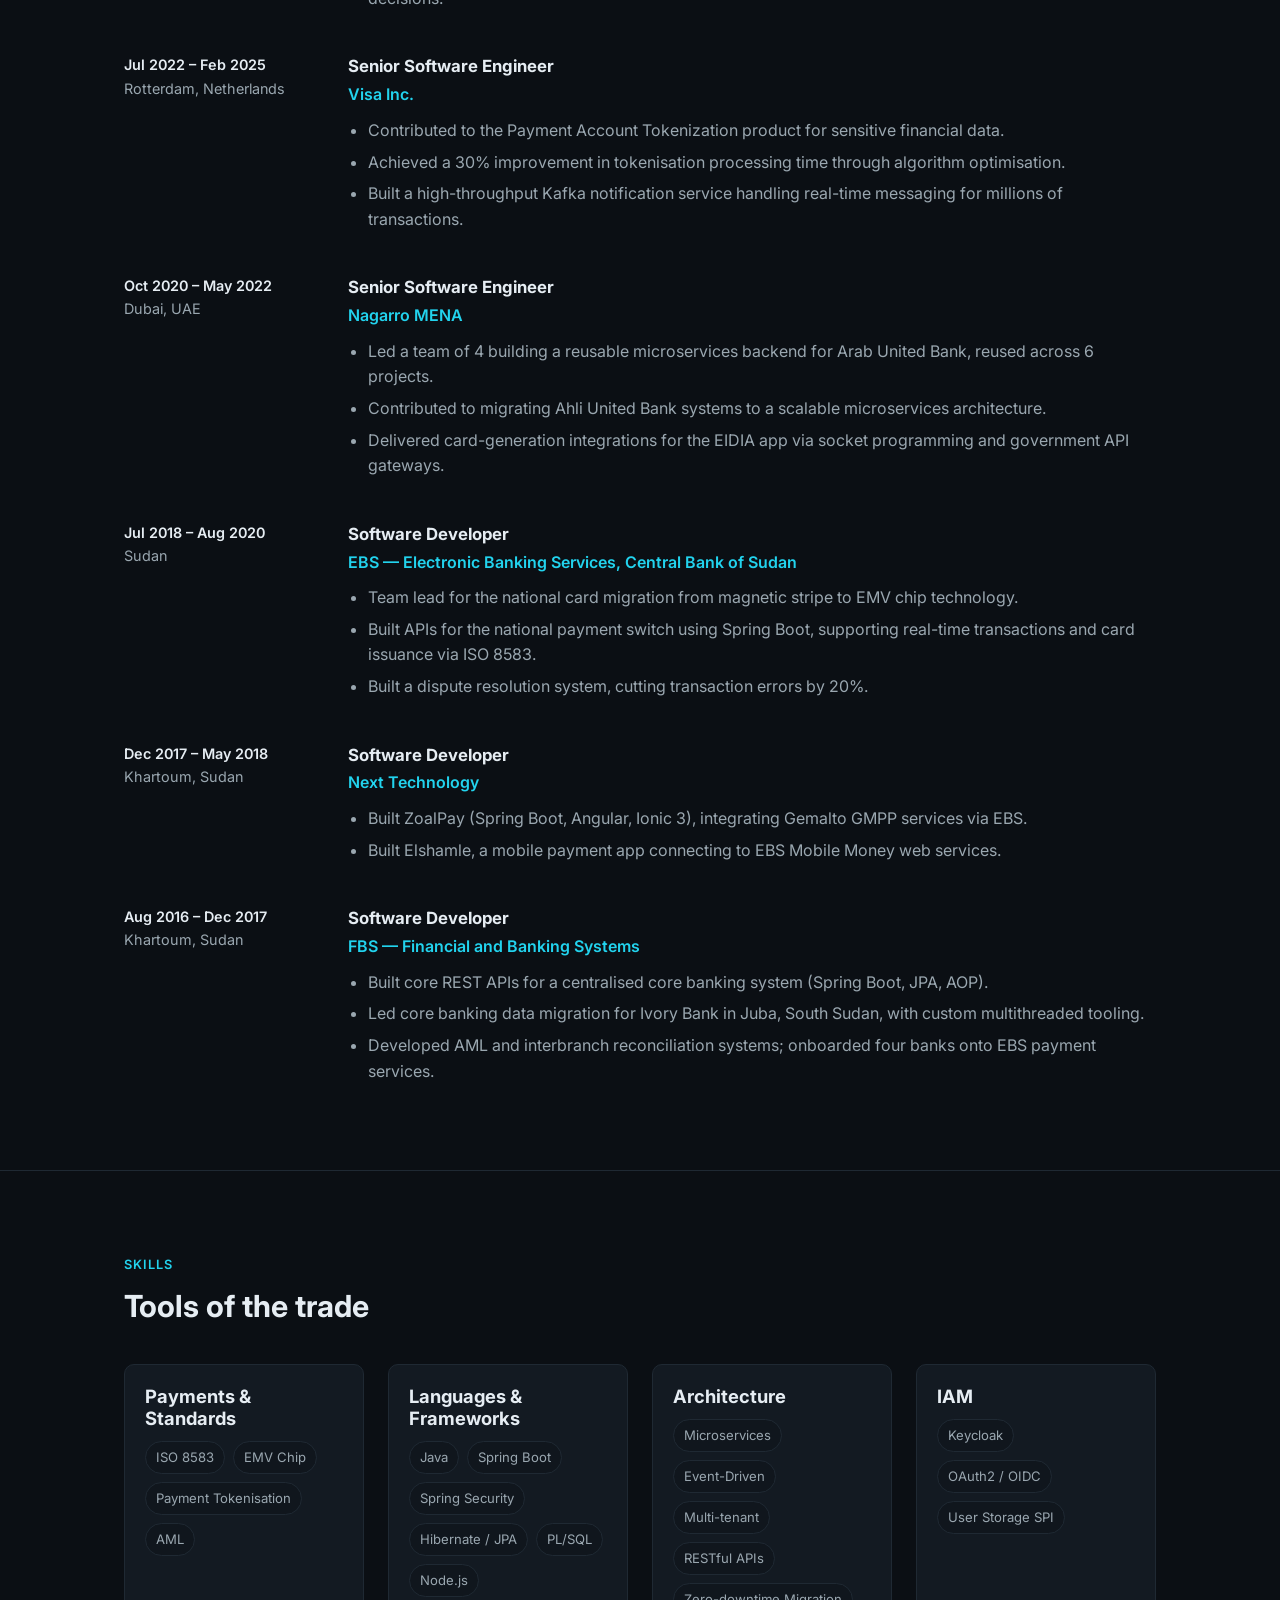
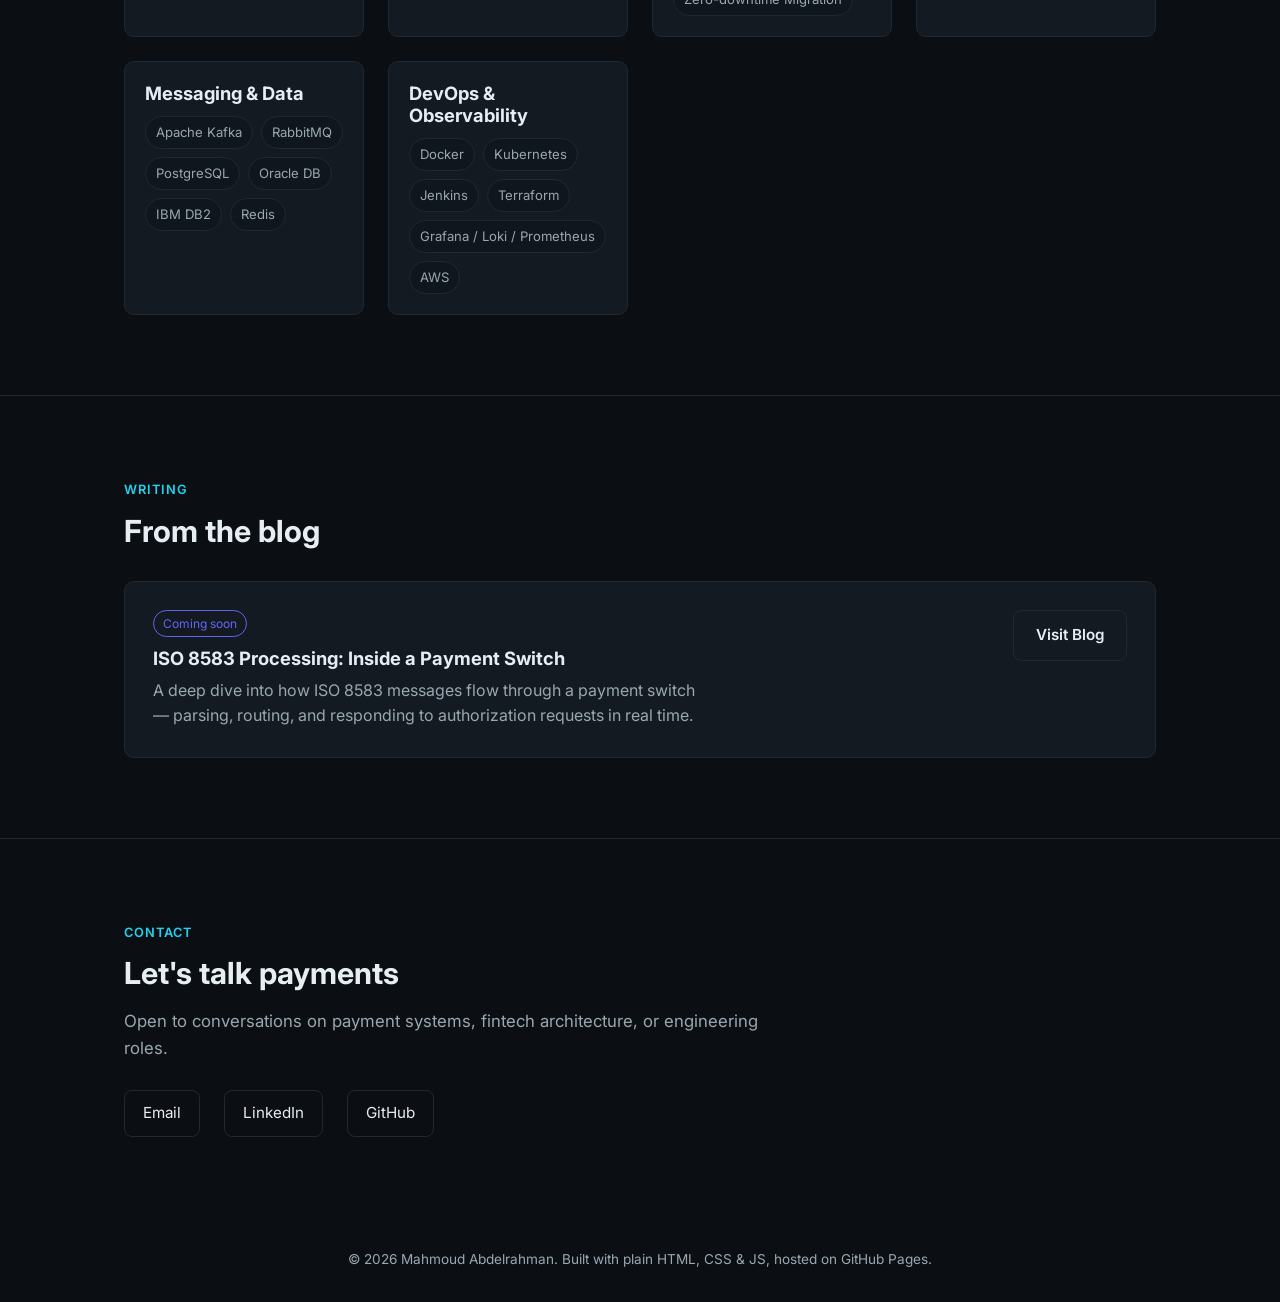
==== commit d3ec6c35: "Fold Sudan mention into About bio instead of a labeled section Removes the standalone "Personal / I'" ====
--- a/index.html
+++ b/index.html
@@ -21,7 +21,6 @@
       <a href="#experience">Experience</a>
       <a href="#skills">Skills</a>
       <a href="blog.html">Blog</a>
-      <a href="#sudan">Sudan</a>
       <a href="#contact">Contact</a>
     </div>
   </nav>
@@ -58,6 +57,15 @@
       tokenization performance gain at Visa. I'm also experienced in Identity and Access
       Management (Keycloak, OAuth2/OIDC) and AML compliance systems.
     </p>
+    <p class="lede" style="max-width: 760px;">
+      It started in Khartoum, where I helped build APIs for Sudan's national payment
+      switch before eventually landing at Visa. Sudan is going through one of the
+      toughest stretches in its history right now — millions displaced, famine
+      confirmed in parts of Darfur and Kordofan. If you want to follow what's
+      actually happening on the ground, <a href="https://www.unocha.org/sudan" target="_blank" rel="noopener">OCHA</a>,
+      <a href="https://data.unhcr.org/en/situations/sudansituation" target="_blank" rel="noopener">UNHCR</a>, and
+      <a href="https://reliefweb.int/country/sdn" target="_blank" rel="noopener">ReliefWeb</a> post regular updates.
+    </p>
   </div>
 </section>
 
@@ -255,26 +263,6 @@
   </div>
 </section>
 
-<section id="sudan">
-  <div class="container">
-    <span class="eyebrow">Personal</span>
-    <h2>I'm from Sudan</h2>
-    <p class="lede" style="max-width: 760px;">
-      I grew up in Khartoum and started my career building payment systems for Sudan's
-      national banking infrastructure. Since April 2023, Sudan has been living through
-      what the UN describes as the world's largest displacement crisis and one of its
-      most severe humanitarian emergencies — over 33 million people in need of assistance,
-      more than 13 million displaced from their homes, and famine confirmed in parts of
-      Darfur and Kordofan. It rarely gets the attention it deserves.
-    </p>
-    <div class="contact-links">
-      <a href="https://www.unocha.org/sudan" target="_blank" rel="noopener">OCHA: Sudan Crisis Updates</a>
-      <a href="https://data.unhcr.org/en/situations/sudansituation" target="_blank" rel="noopener">UNHCR: Sudan Situation</a>
-      <a href="https://reliefweb.int/country/sdn" target="_blank" rel="noopener">ReliefWeb: Sudan Reports</a>
-    </div>
-  </div>
-</section>
-
 <section id="contact">
   <div class="container">
     <span class="eyebrow">Contact</span>
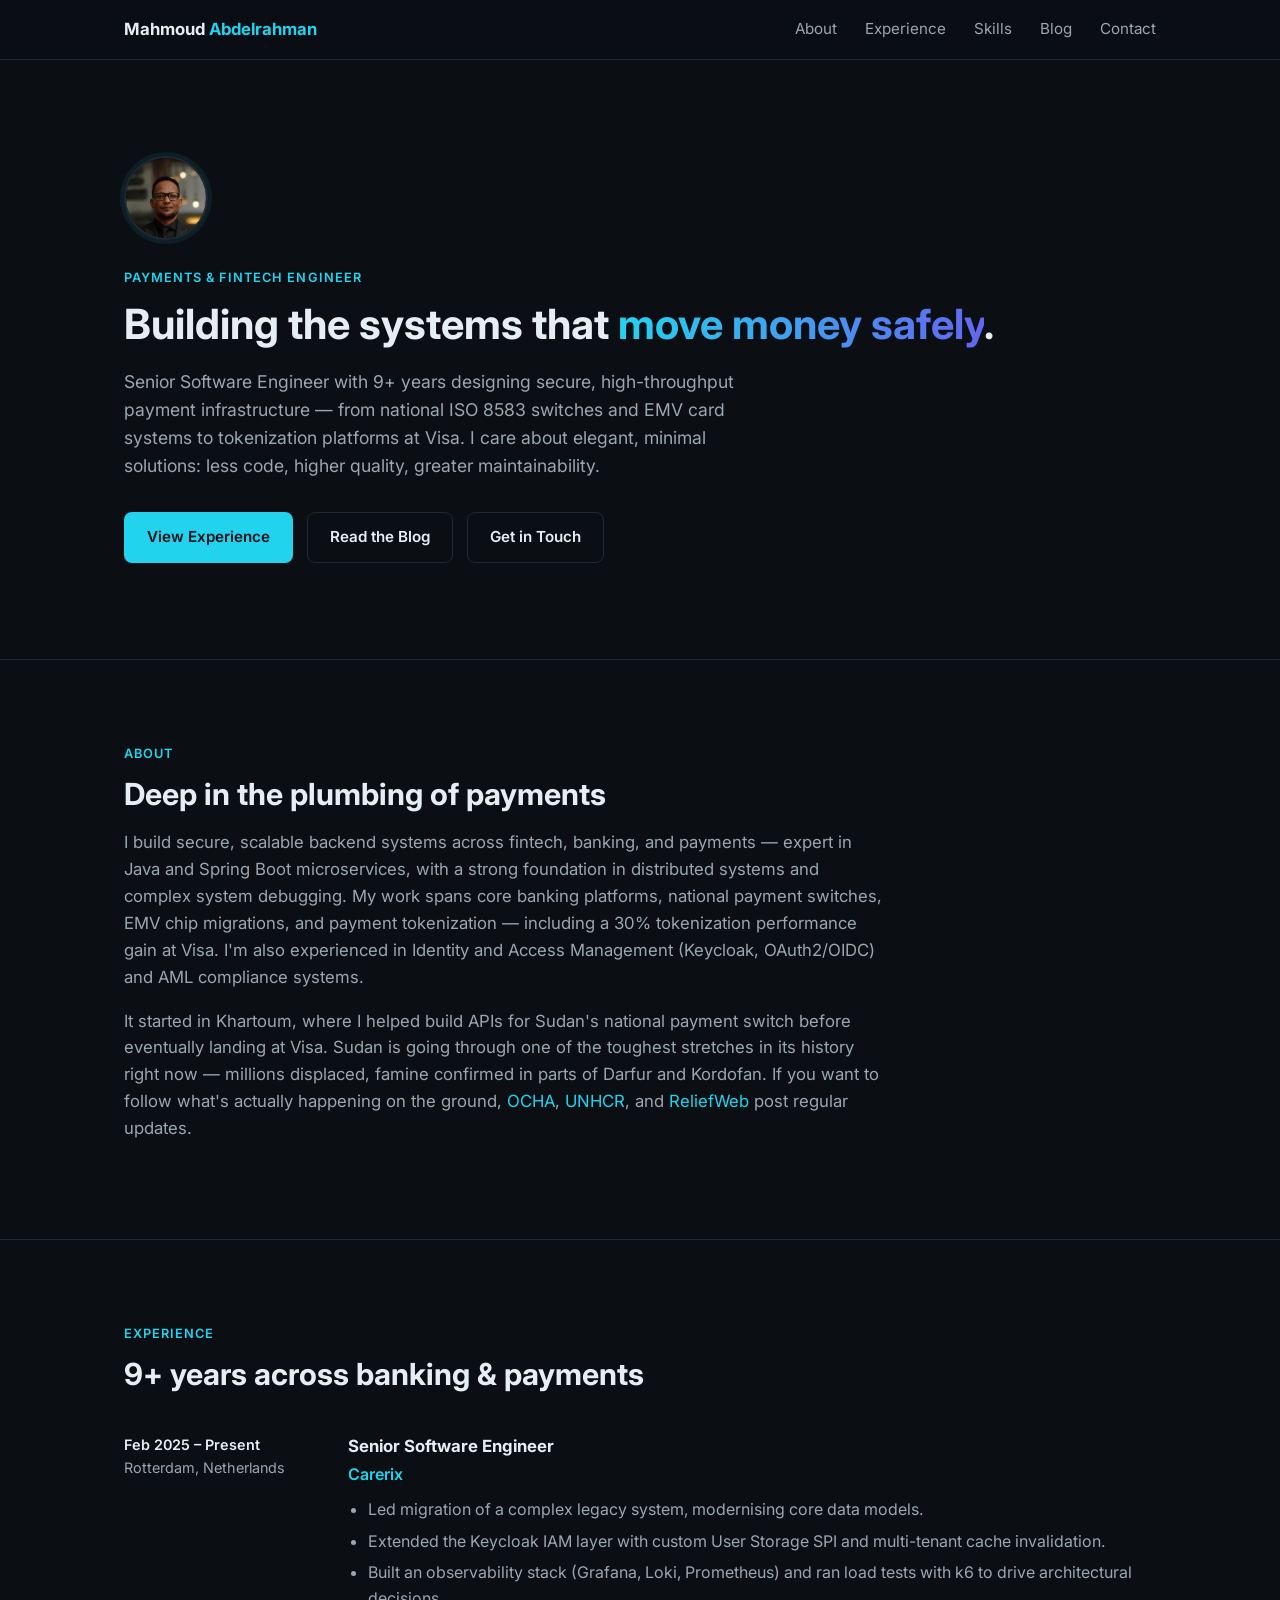
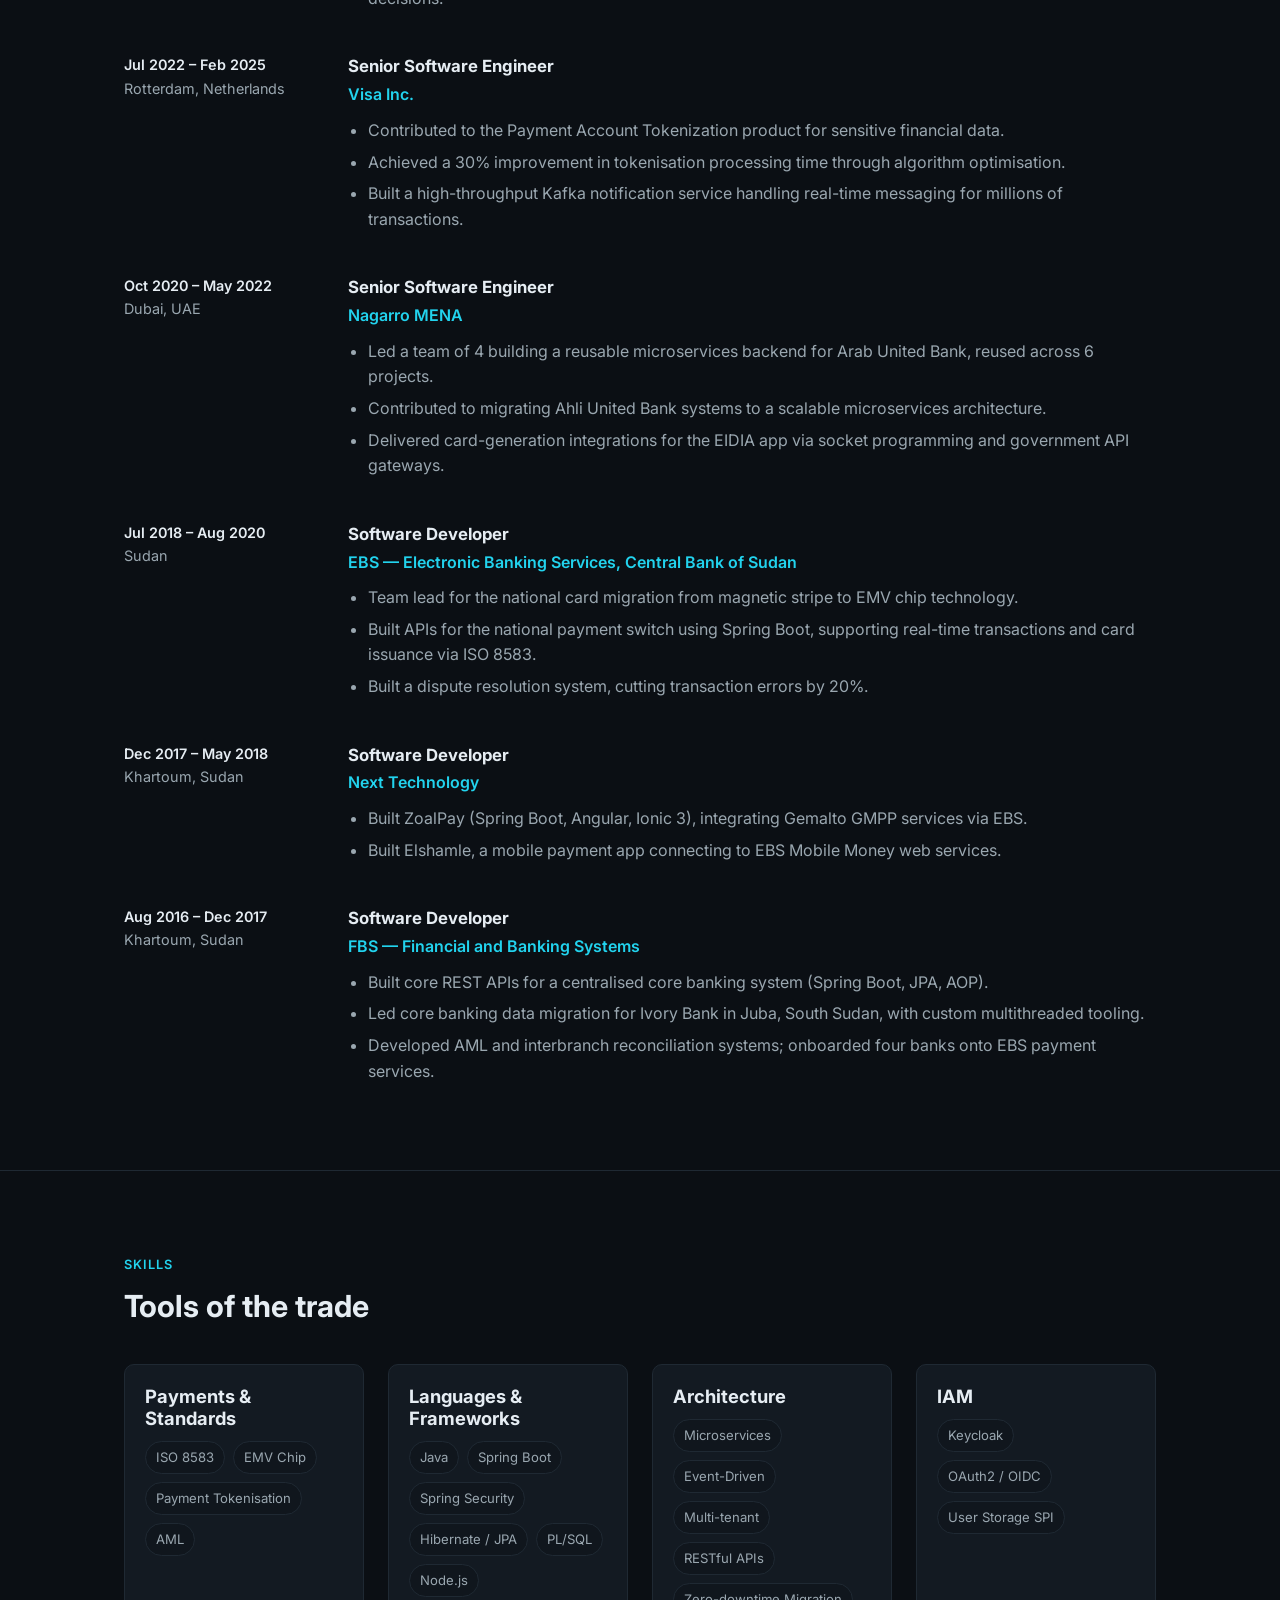
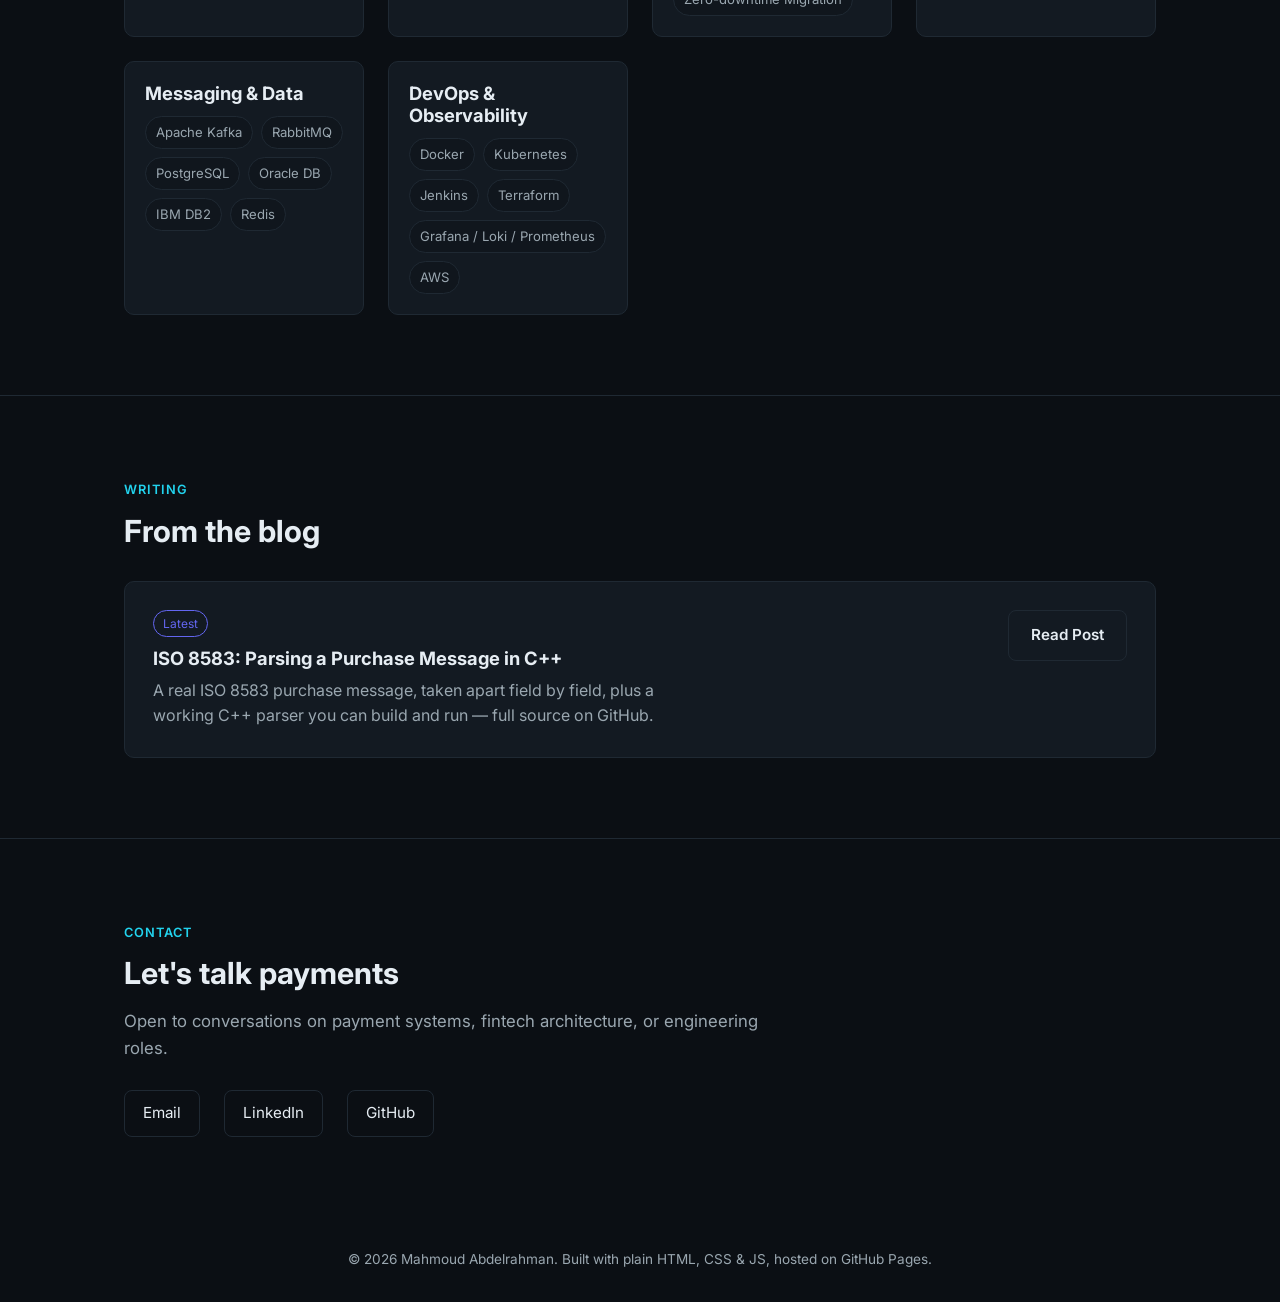
==== commit 29701d98: "Add first blog post: parsing an ISO 8583 purchase message in C++ Walks through a sample 0200 purchas" ====
--- a/index.html
+++ b/index.html
@@ -251,14 +251,14 @@
     <h2>From the blog</h2>
     <div class="blog-card">
       <div>
-        <span class="tag">Coming soon</span>
-        <h3>ISO 8583 Processing: Inside a Payment Switch</h3>
+        <span class="tag">Latest</span>
+        <h3>ISO 8583: Parsing a Purchase Message in C++</h3>
         <p>
-          A deep dive into how ISO 8583 messages flow through a payment switch — parsing,
-          routing, and responding to authorization requests in real time.
+          A real ISO 8583 purchase message, taken apart field by field, plus a
+          working C++ parser you can build and run — full source on GitHub.
         </p>
       </div>
-      <a href="blog.html" class="btn btn-outline">Visit Blog</a>
+      <a href="blog/iso8583-purchase-message-cpp.html" class="btn btn-outline">Read Post</a>
     </div>
   </div>
 </section>
--- a/assets/css/style.css
+++ b/assets/css/style.css
@@ -249,6 +249,134 @@
   border-radius: var(--radius);
   padding: 24px;
   margin-top: 24px;
+}
+
+/* ---------- Article (blog post) ---------- */
+.article-header {
+  padding-top: 64px;
+  padding-bottom: 32px;
+  border-bottom: 1px solid var(--border);
+}
+.article-header .meta-row {
+  display: flex;
+  gap: 12px;
+  align-items: center;
+  color: var(--text-dim);
+  font-size: 0.9rem;
+  margin-bottom: 16px;
+}
+.article-header h1 { font-size: 2.1rem; max-width: 780px; }
+.article-header .dek { color: var(--text-dim); font-size: 1.05rem; max-width: 700px; }
+
+.article {
+  max-width: 760px;
+  margin: 0 auto;
+  padding: 56px 24px;
+}
+
+.article h2 {
+  font-size: 1.5rem;
+  margin-top: 48px;
+  padding-top: 8px;
+}
+.article h2:first-child { margin-top: 0; }
+.article h3 { margin-top: 32px; font-size: 1.1rem; }
+
+.article p, .article li { color: var(--text-dim); font-size: 1rem; }
+.article strong { color: var(--text); }
+
+.article ul, .article ol { padding-left: 22px; }
+.article li { margin-bottom: 8px; }
+
+.article code {
+  font-family: "SFMono-Regular", Consolas, "Liberation Mono", Menlo, monospace;
+  background: var(--bg-alt);
+  border: 1px solid var(--border);
+  border-radius: 4px;
+  padding: 2px 6px;
+  font-size: 0.88em;
+  color: var(--text);
+}
+
+.article pre {
+  background: #0d1218;
+  border: 1px solid var(--border);
+  border-radius: var(--radius);
+  padding: 18px 20px;
+  overflow-x: auto;
+  margin: 20px 0;
+}
+.article pre code {
+  background: none;
+  border: none;
+  padding: 0;
+  font-size: 0.85rem;
+  line-height: 1.6;
+  color: var(--text);
+}
+
+.article .code-label {
+  font-size: 0.78rem;
+  color: var(--text-dim);
+  text-transform: uppercase;
+  letter-spacing: 0.06em;
+  margin: 28px 0 -8px;
+}
+
+.data-table {
+  width: 100%;
+  border-collapse: collapse;
+  margin: 20px 0 28px;
+  font-size: 0.9rem;
+}
+.data-table th, .data-table td {
+  text-align: left;
+  padding: 10px 12px;
+  border-bottom: 1px solid var(--border);
+  vertical-align: top;
+}
+.data-table th {
+  color: var(--text-dim);
+  font-weight: 600;
+  font-size: 0.78rem;
+  text-transform: uppercase;
+  letter-spacing: 0.05em;
+}
+.data-table td { color: var(--text-dim); }
+.data-table td.mono, .data-table code { font-family: "SFMono-Regular", Consolas, Menlo, monospace; }
+.data-table td:first-child { color: var(--accent); font-weight: 600; white-space: nowrap; }
+
+.callout {
+  background: var(--card);
+  border: 1px solid var(--border);
+  border-left: 3px solid var(--accent);
+  border-radius: 8px;
+  padding: 16px 20px;
+  margin: 24px 0;
+  color: var(--text-dim);
+  font-size: 0.95rem;
+}
+.callout strong { color: var(--text); }
+
+.repo-card {
+  display: flex;
+  justify-content: space-between;
+  align-items: center;
+  gap: 20px;
+  flex-wrap: wrap;
+  background: var(--card);
+  border: 1px solid var(--border);
+  border-radius: var(--radius);
+  padding: 22px 24px;
+  margin: 28px 0;
+}
+.repo-card .repo-name { color: var(--text); font-weight: 600; font-family: "SFMono-Regular", Consolas, Menlo, monospace; }
+.repo-card p { margin: 4px 0 0; font-size: 0.9rem; }
+
+.article-nav {
+  border-top: 1px solid var(--border);
+  padding-top: 28px;
+  margin-top: 48px;
 }
 
 /* ---------- Responsive ---------- */
@@ -273,4 +401,9 @@
 
   .job { grid-template-columns: 1fr; }
   .job .meta { margin-bottom: 4px; }
-}
+
+  .article-header h1 { font-size: 1.6rem; }
+  .article { padding: 40px 20px; }
+  .data-table { font-size: 0.82rem; }
+  .data-table th, .data-table td { padding: 8px; }
+}
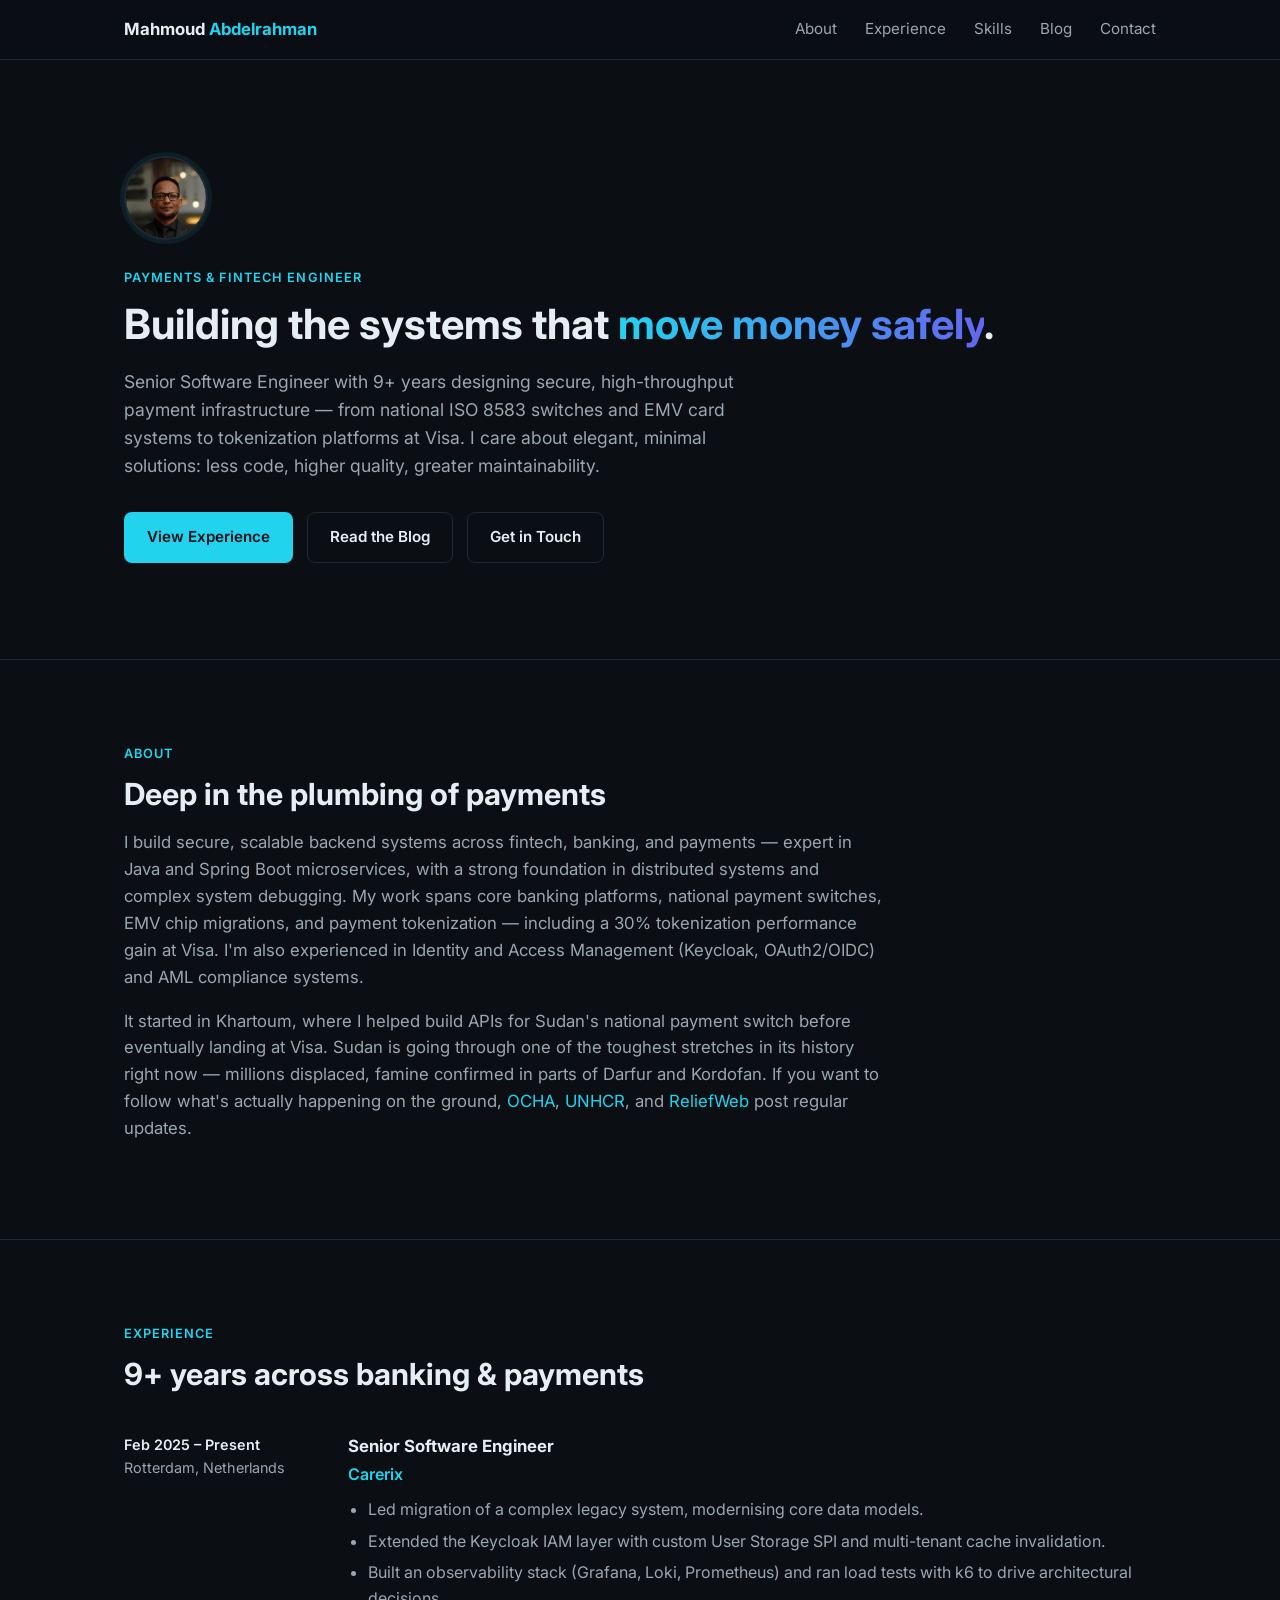
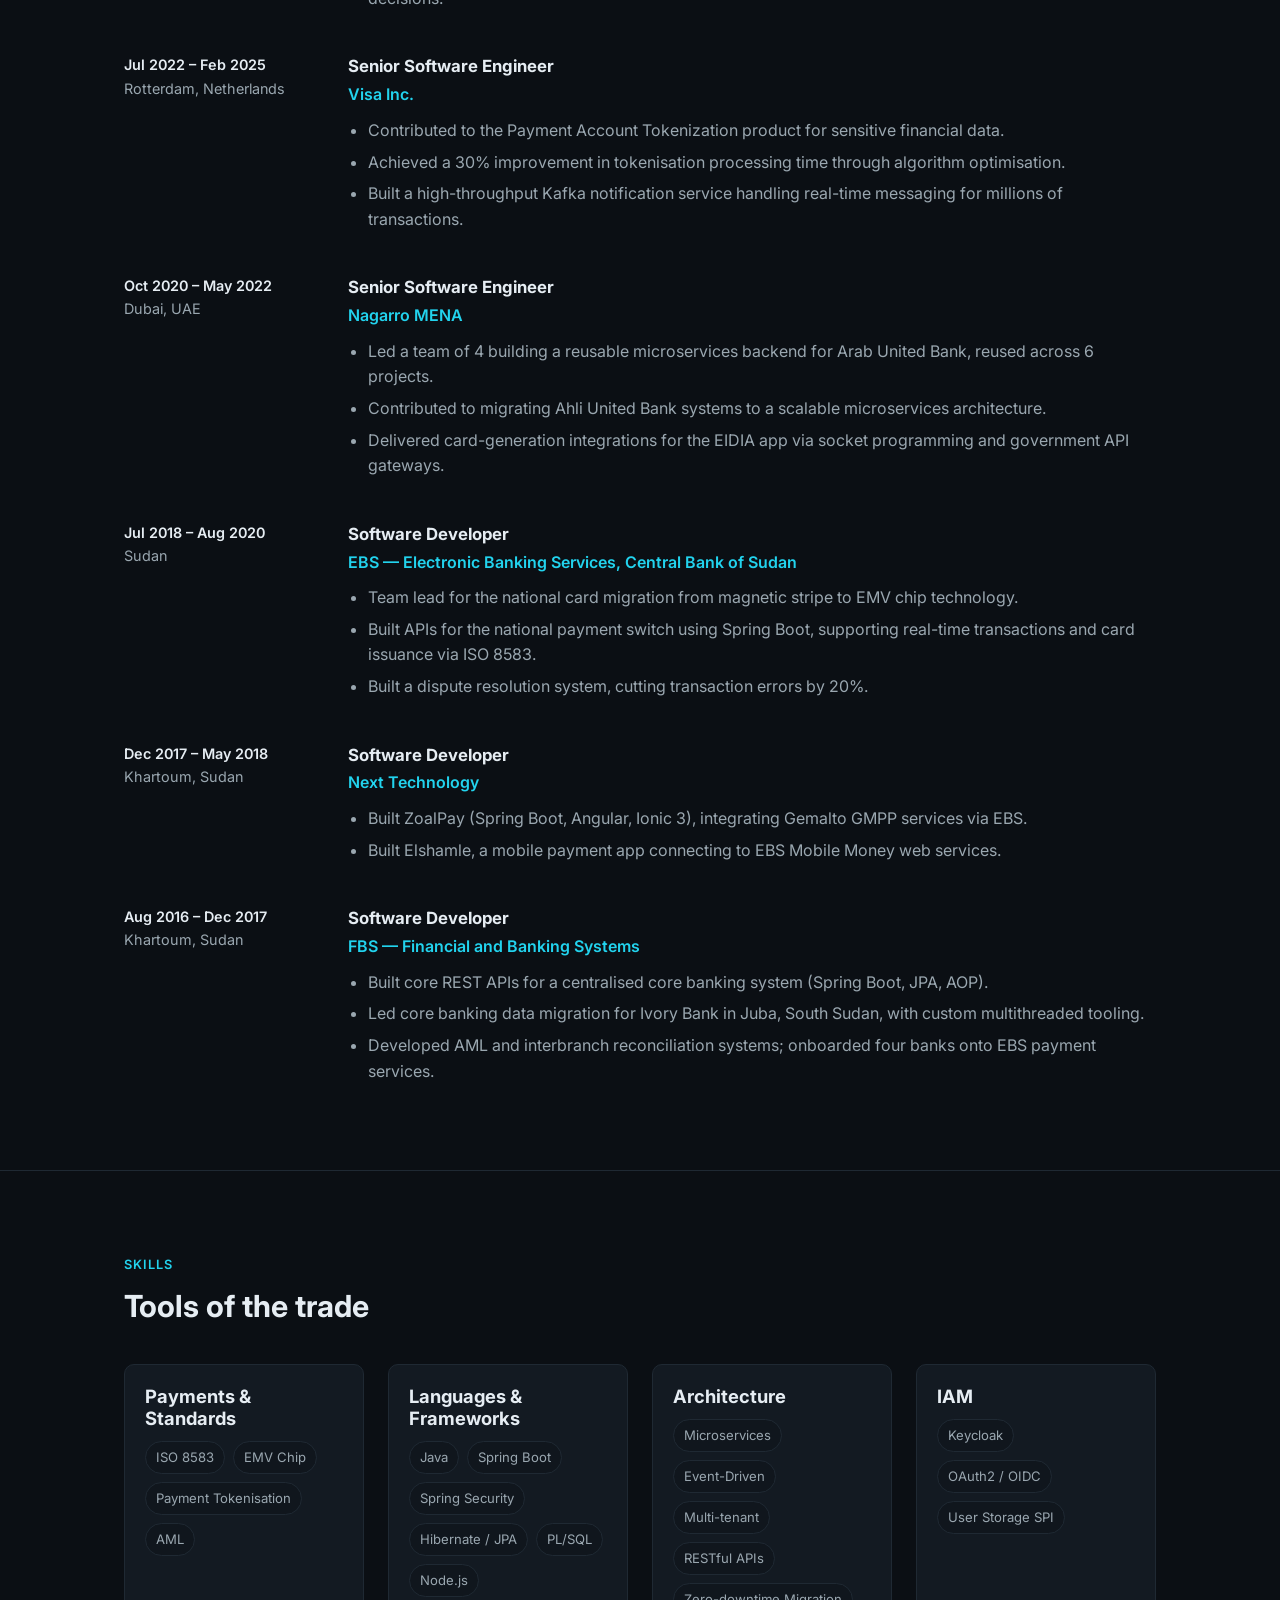
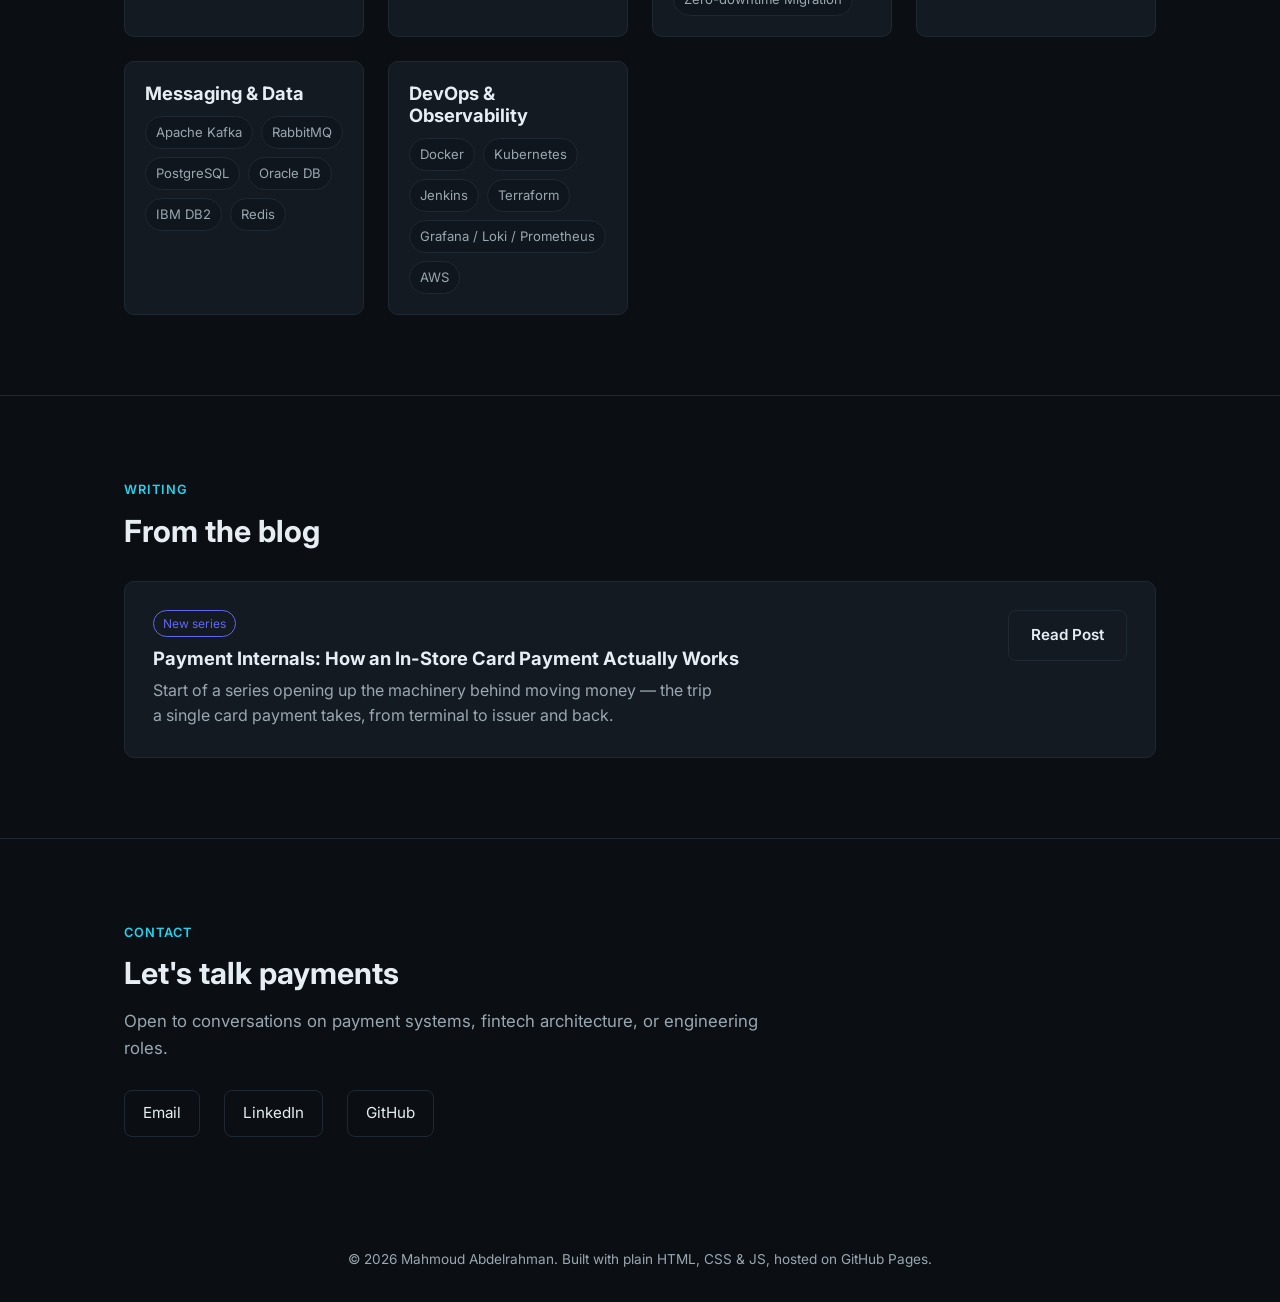
==== commit f52f0f62: "Restructure blog as a "Payment Internals" series Adds Part 1: "How an In-Store Card Payment Actually" ====
--- a/index.html
+++ b/index.html
@@ -251,14 +251,14 @@
     <h2>From the blog</h2>
     <div class="blog-card">
       <div>
-        <span class="tag">Latest</span>
-        <h3>ISO 8583: Parsing a Purchase Message in C++</h3>
+        <span class="tag">New series</span>
+        <h3>Payment Internals: How an In-Store Card Payment Actually Works</h3>
         <p>
-          A real ISO 8583 purchase message, taken apart field by field, plus a
-          working C++ parser you can build and run — full source on GitHub.
+          Start of a series opening up the machinery behind moving money —
+          the trip a single card payment takes, from terminal to issuer and back.
         </p>
       </div>
-      <a href="blog/iso8583-purchase-message-cpp.html" class="btn btn-outline">Read Post</a>
+      <a href="blog/payment-internals-how-in-store-payments-work.html" class="btn btn-outline">Read Post</a>
     </div>
   </div>
 </section>
--- a/assets/css/style.css
+++ b/assets/css/style.css
@@ -267,6 +267,7 @@
 }
 .article-header h1 { font-size: 2.1rem; max-width: 780px; }
 .article-header .dek { color: var(--text-dim); font-size: 1.05rem; max-width: 700px; }
+.series-tag { color: var(--accent); font-weight: 600; }
 
 .article {
   max-width: 760px;
@@ -377,6 +378,21 @@
   border-top: 1px solid var(--border);
   padding-top: 28px;
   margin-top: 48px;
+}
+
+.diagram-wrap {
+  overflow-x: auto;
+  margin: 28px 0;
+  background: var(--bg-alt);
+  border: 1px solid var(--border);
+  border-radius: var(--radius);
+  padding: 16px;
+}
+.diagram-wrap svg {
+  display: block;
+  width: 100%;
+  min-width: 620px;
+  height: auto;
 }
 
 /* ---------- Responsive ---------- */
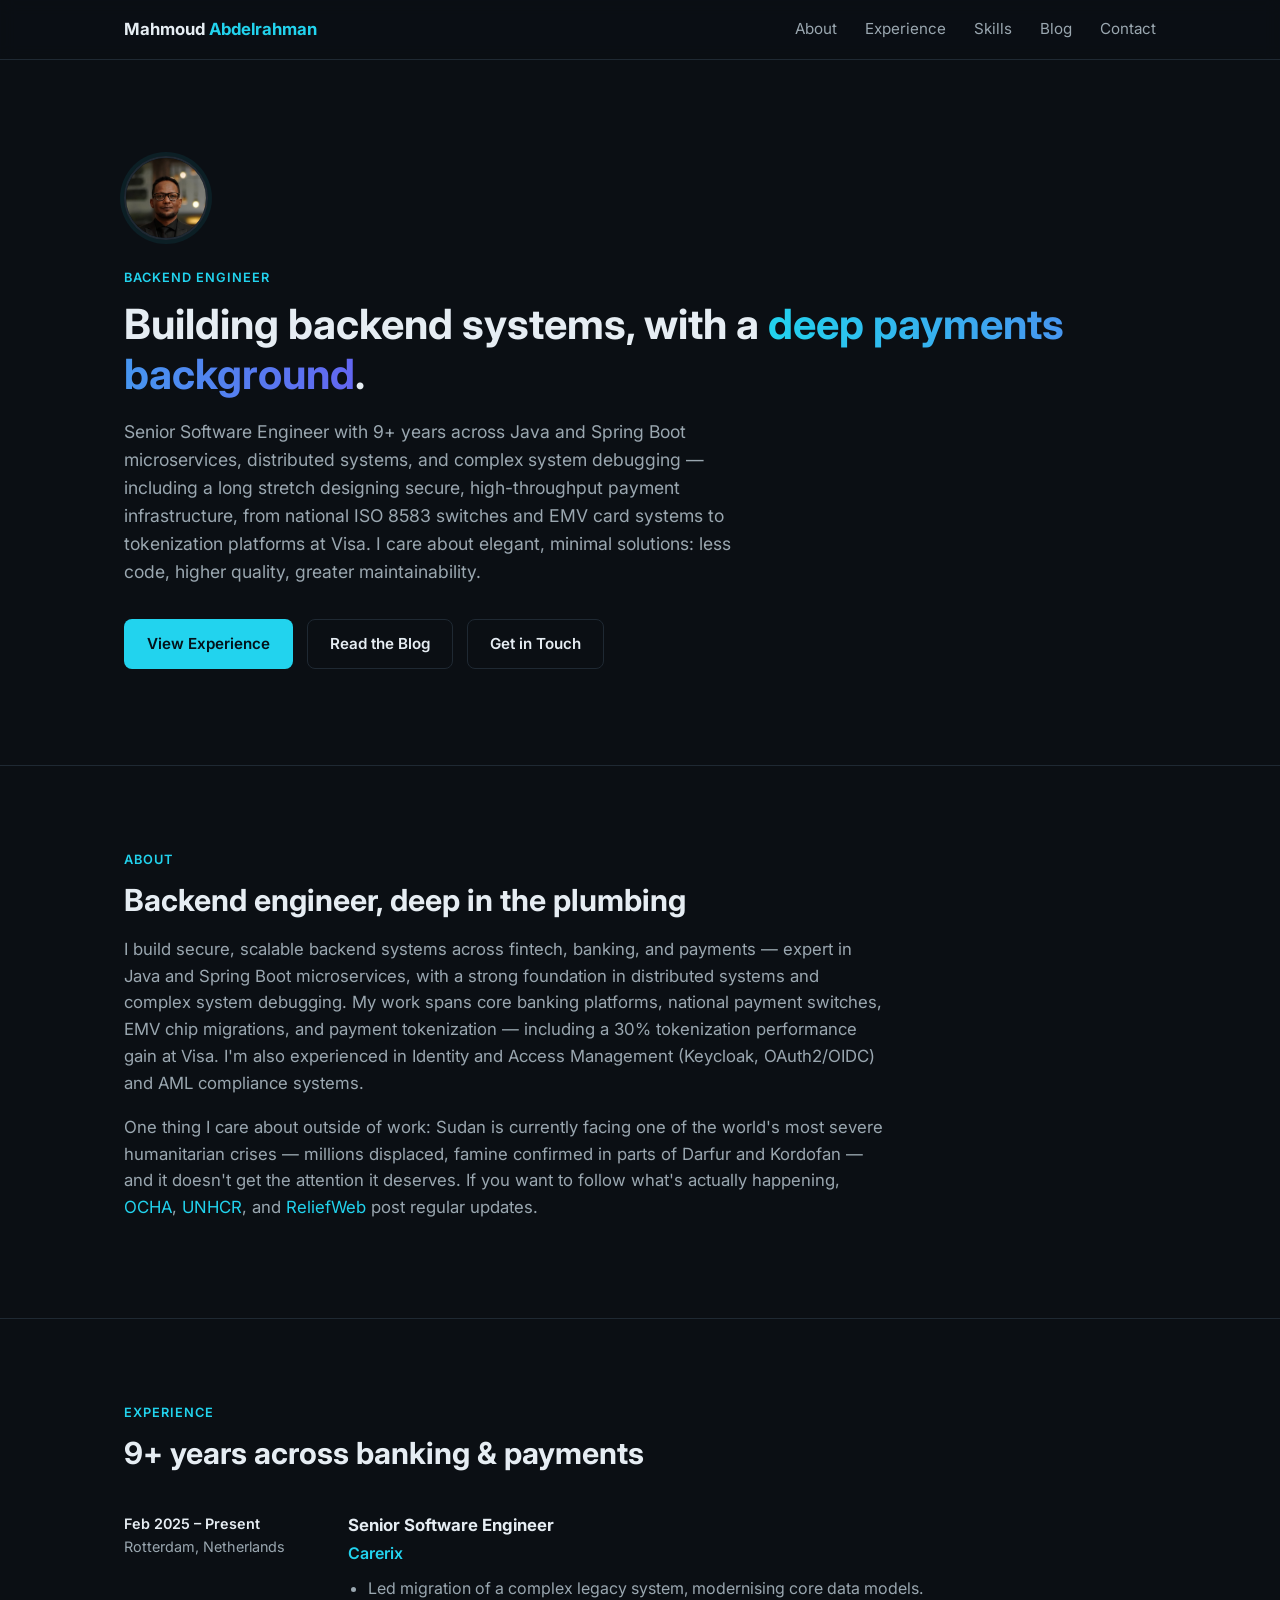
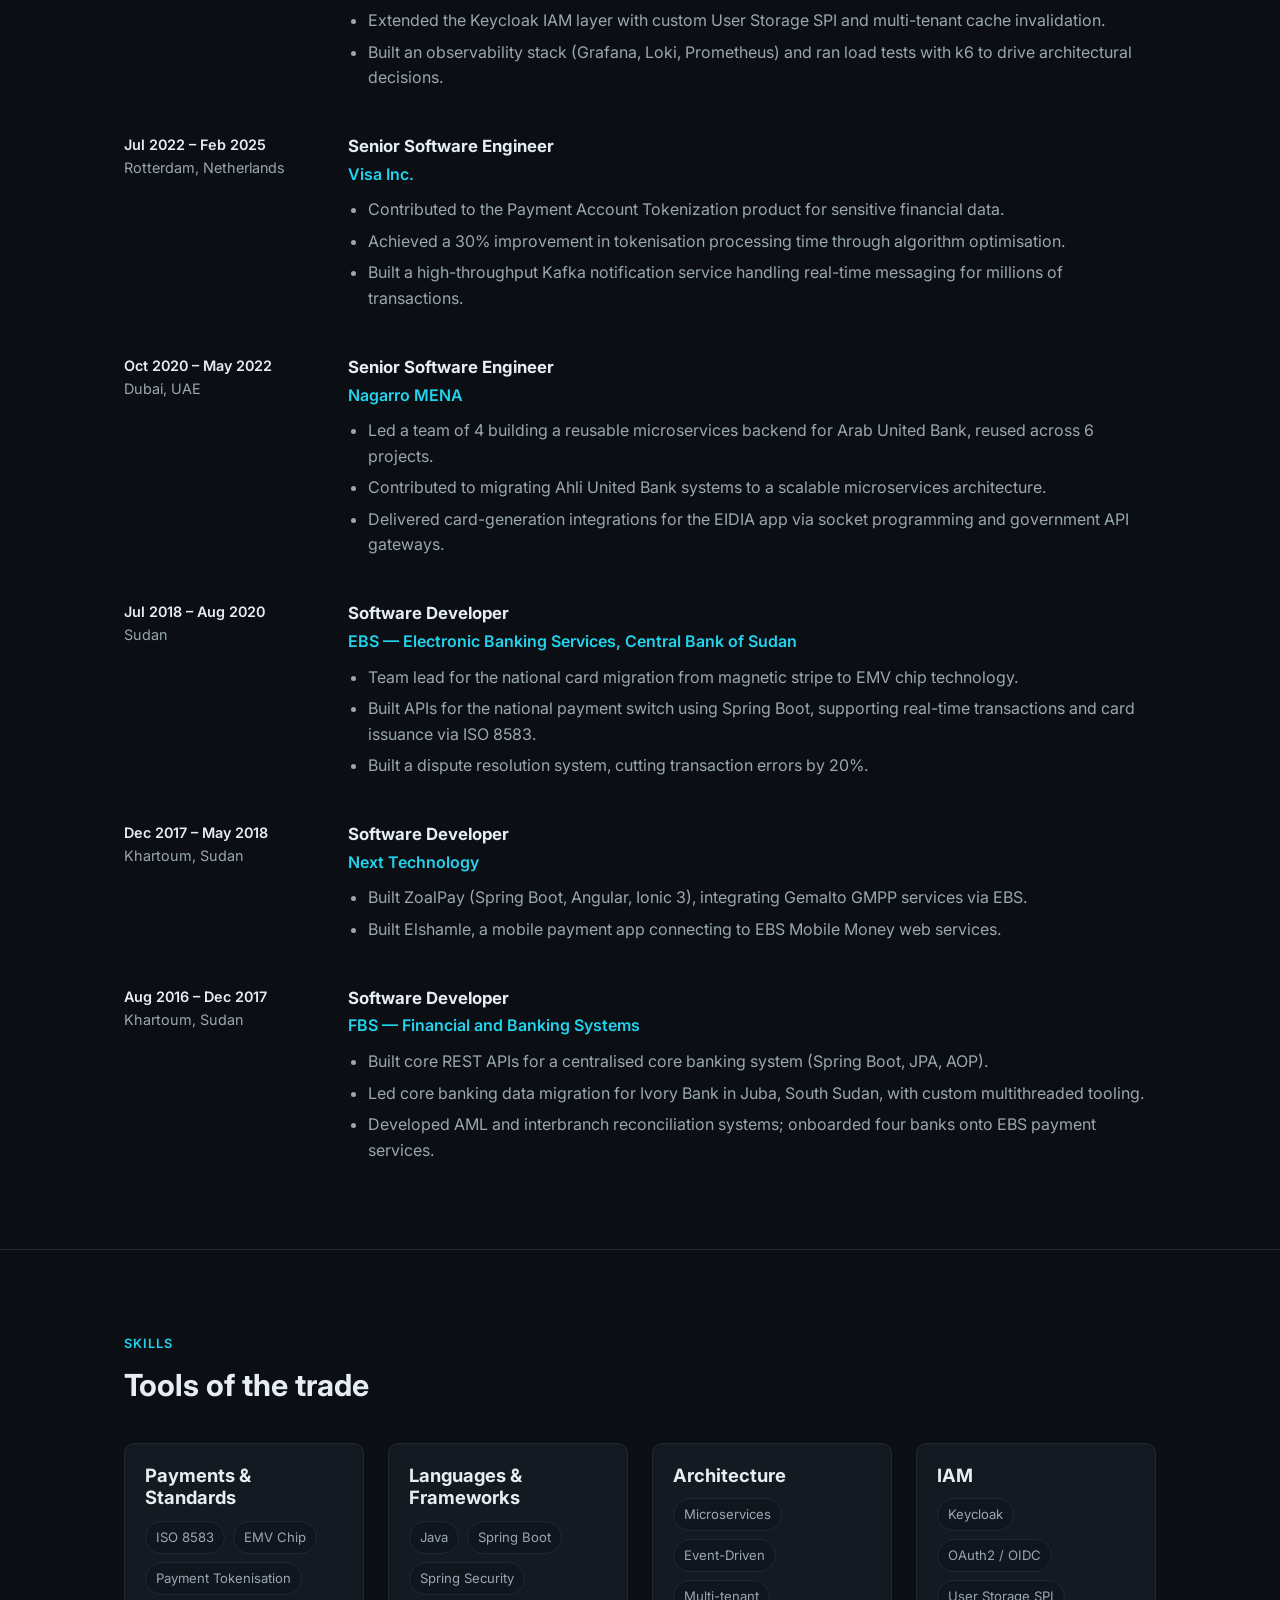
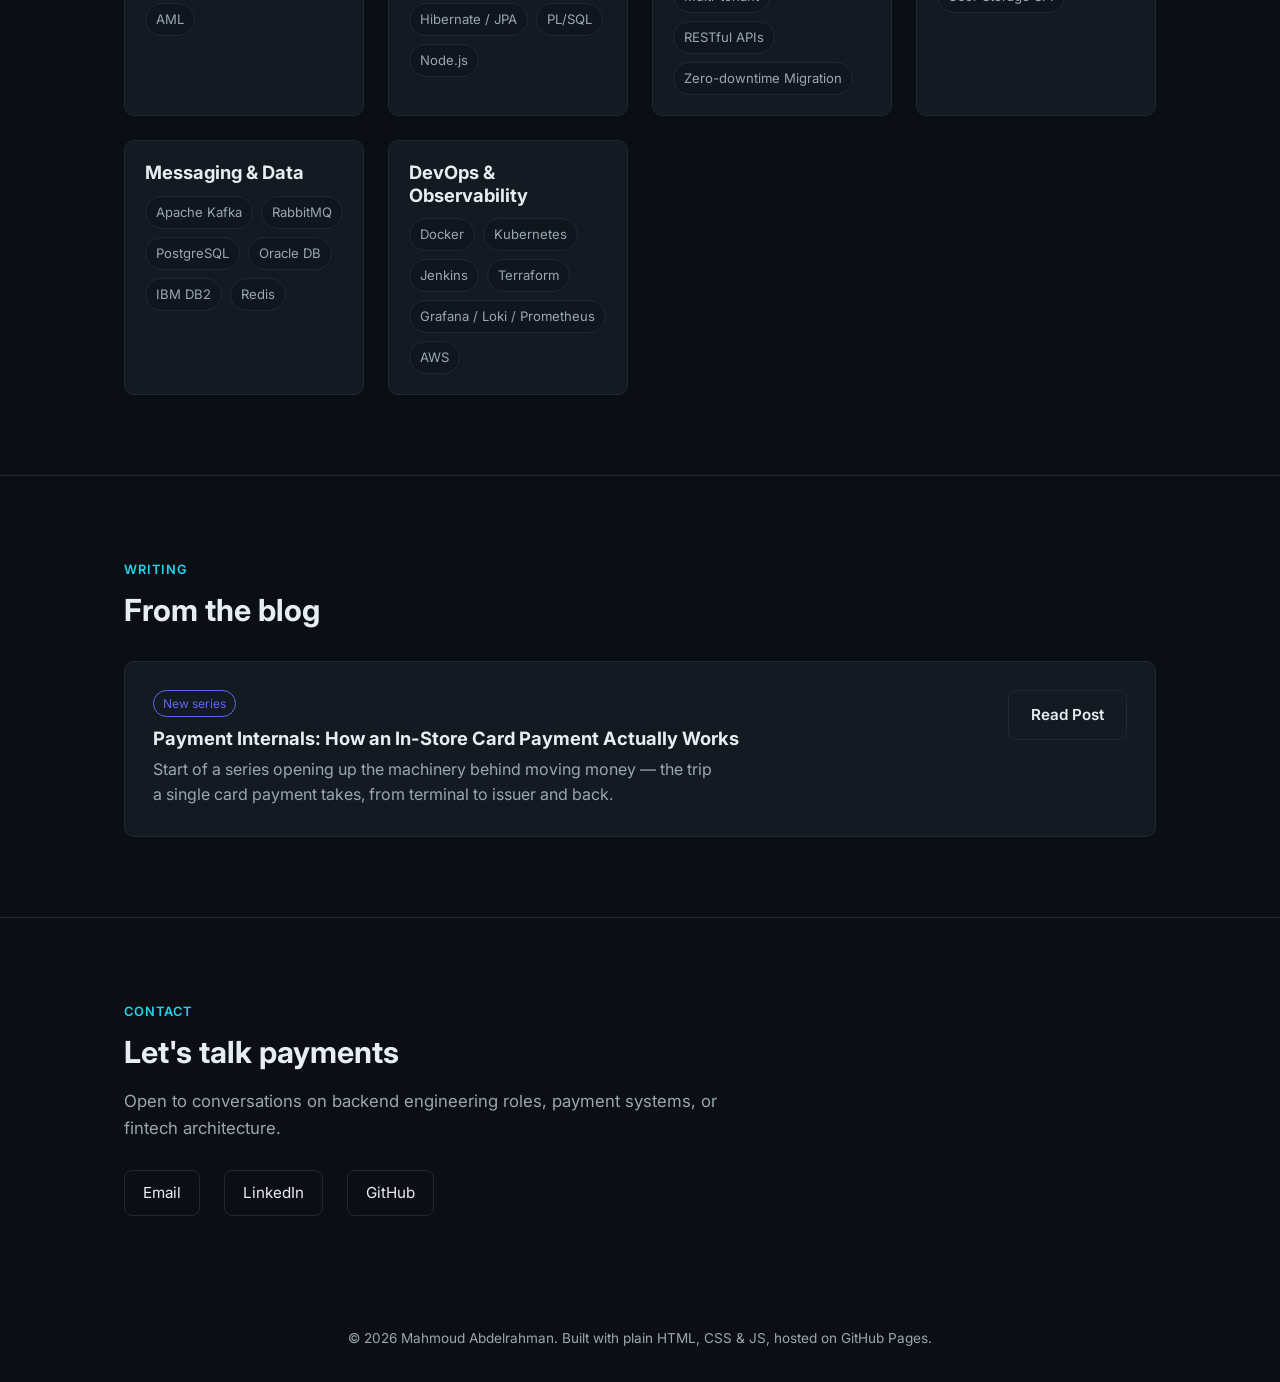
==== commit 6bdaebda: "Reposition copy as backend engineer with a payments background The site read as if payments/fintech " ====
--- a/index.html
+++ b/index.html
@@ -3,8 +3,8 @@
 <head>
 <meta charset="UTF-8">
 <meta name="viewport" content="width=device-width, initial-scale=1.0">
-<title>Mahmoud Abdelrahman — Payments &amp; Fintech Engineer</title>
-<meta name="description" content="Senior software engineer specializing in payment systems: ISO 8583 switches, EMV, tokenization, and core banking. 9+ years across Visa, Nagarro, and central banking infrastructure.">
+<title>Mahmoud Abdelrahman — Backend Engineer</title>
+<meta name="description" content="Senior backend engineer with 9+ years across Java and Spring Boot microservices, and a deep background in payment systems: ISO 8583 switches, EMV, tokenization, and core banking at Visa and beyond.">
 <link rel="preconnect" href="https://fonts.googleapis.com">
 <link rel="preconnect" href="https://fonts.gstatic.com" crossorigin>
 <link href="https://fonts.googleapis.com/css2?family=Inter:wght@400;500;600;700&display=swap" rel="stylesheet">
@@ -29,13 +29,14 @@
 <section class="hero">
   <div class="container">
     <img src="assets/img/profile.jpg" alt="Portrait of Mahmoud Abdelrahman" class="avatar">
-    <span class="eyebrow">Payments &amp; Fintech Engineer</span>
-    <h1>Building the systems that <span class="role">move money safely</span>.</h1>
+    <span class="eyebrow">Backend Engineer</span>
+    <h1>Building backend systems, with a <span class="role">deep payments background</span>.</h1>
     <p class="lede">
-      Senior Software Engineer with 9+ years designing secure, high-throughput payment
-      infrastructure — from national ISO 8583 switches and EMV card systems to tokenization
-      platforms at Visa. I care about elegant, minimal solutions: less code, higher quality,
-      greater maintainability.
+      Senior Software Engineer with 9+ years across Java and Spring Boot microservices,
+      distributed systems, and complex system debugging — including a long stretch designing
+      secure, high-throughput payment infrastructure, from national ISO 8583 switches and EMV
+      card systems to tokenization platforms at Visa. I care about elegant, minimal solutions:
+      less code, higher quality, greater maintainability.
     </p>
     <div class="cta-row">
       <a href="#experience" class="btn btn-primary">View Experience</a>
@@ -48,7 +49,7 @@
 <section id="about">
   <div class="container">
     <span class="eyebrow">About</span>
-    <h2>Deep in the plumbing of payments</h2>
+    <h2>Backend engineer, deep in the plumbing</h2>
     <p class="lede" style="max-width: 760px;">
       I build secure, scalable backend systems across fintech, banking, and payments —
       expert in Java and Spring Boot microservices, with a strong foundation in distributed
@@ -58,11 +59,11 @@
       Management (Keycloak, OAuth2/OIDC) and AML compliance systems.
     </p>
     <p class="lede" style="max-width: 760px;">
-      It started in Khartoum, where I helped build APIs for Sudan's national payment
-      switch before eventually landing at Visa. Sudan is going through one of the
-      toughest stretches in its history right now — millions displaced, famine
-      confirmed in parts of Darfur and Kordofan. If you want to follow what's
-      actually happening on the ground, <a href="https://www.unocha.org/sudan" target="_blank" rel="noopener">OCHA</a>,
+      One thing I care about outside of work: Sudan is currently facing one of
+      the world's most severe humanitarian crises — millions displaced, famine
+      confirmed in parts of Darfur and Kordofan — and it doesn't get the
+      attention it deserves. If you want to follow what's actually happening,
+      <a href="https://www.unocha.org/sudan" target="_blank" rel="noopener">OCHA</a>,
       <a href="https://data.unhcr.org/en/situations/sudansituation" target="_blank" rel="noopener">UNHCR</a>, and
       <a href="https://reliefweb.int/country/sdn" target="_blank" rel="noopener">ReliefWeb</a> post regular updates.
     </p>
@@ -267,7 +268,7 @@
   <div class="container">
     <span class="eyebrow">Contact</span>
     <h2>Let's talk payments</h2>
-    <p class="lede">Open to conversations on payment systems, fintech architecture, or engineering roles.</p>
+    <p class="lede">Open to conversations on backend engineering roles, payment systems, or fintech architecture.</p>
     <div class="contact-links">
       <a href="mailto:m.abdelhalim@protonmail.com">Email</a>
       <a href="https://www.linkedin.com/in/mahmoud-abdelhalim-5b3160b4" target="_blank" rel="noopener">LinkedIn</a>
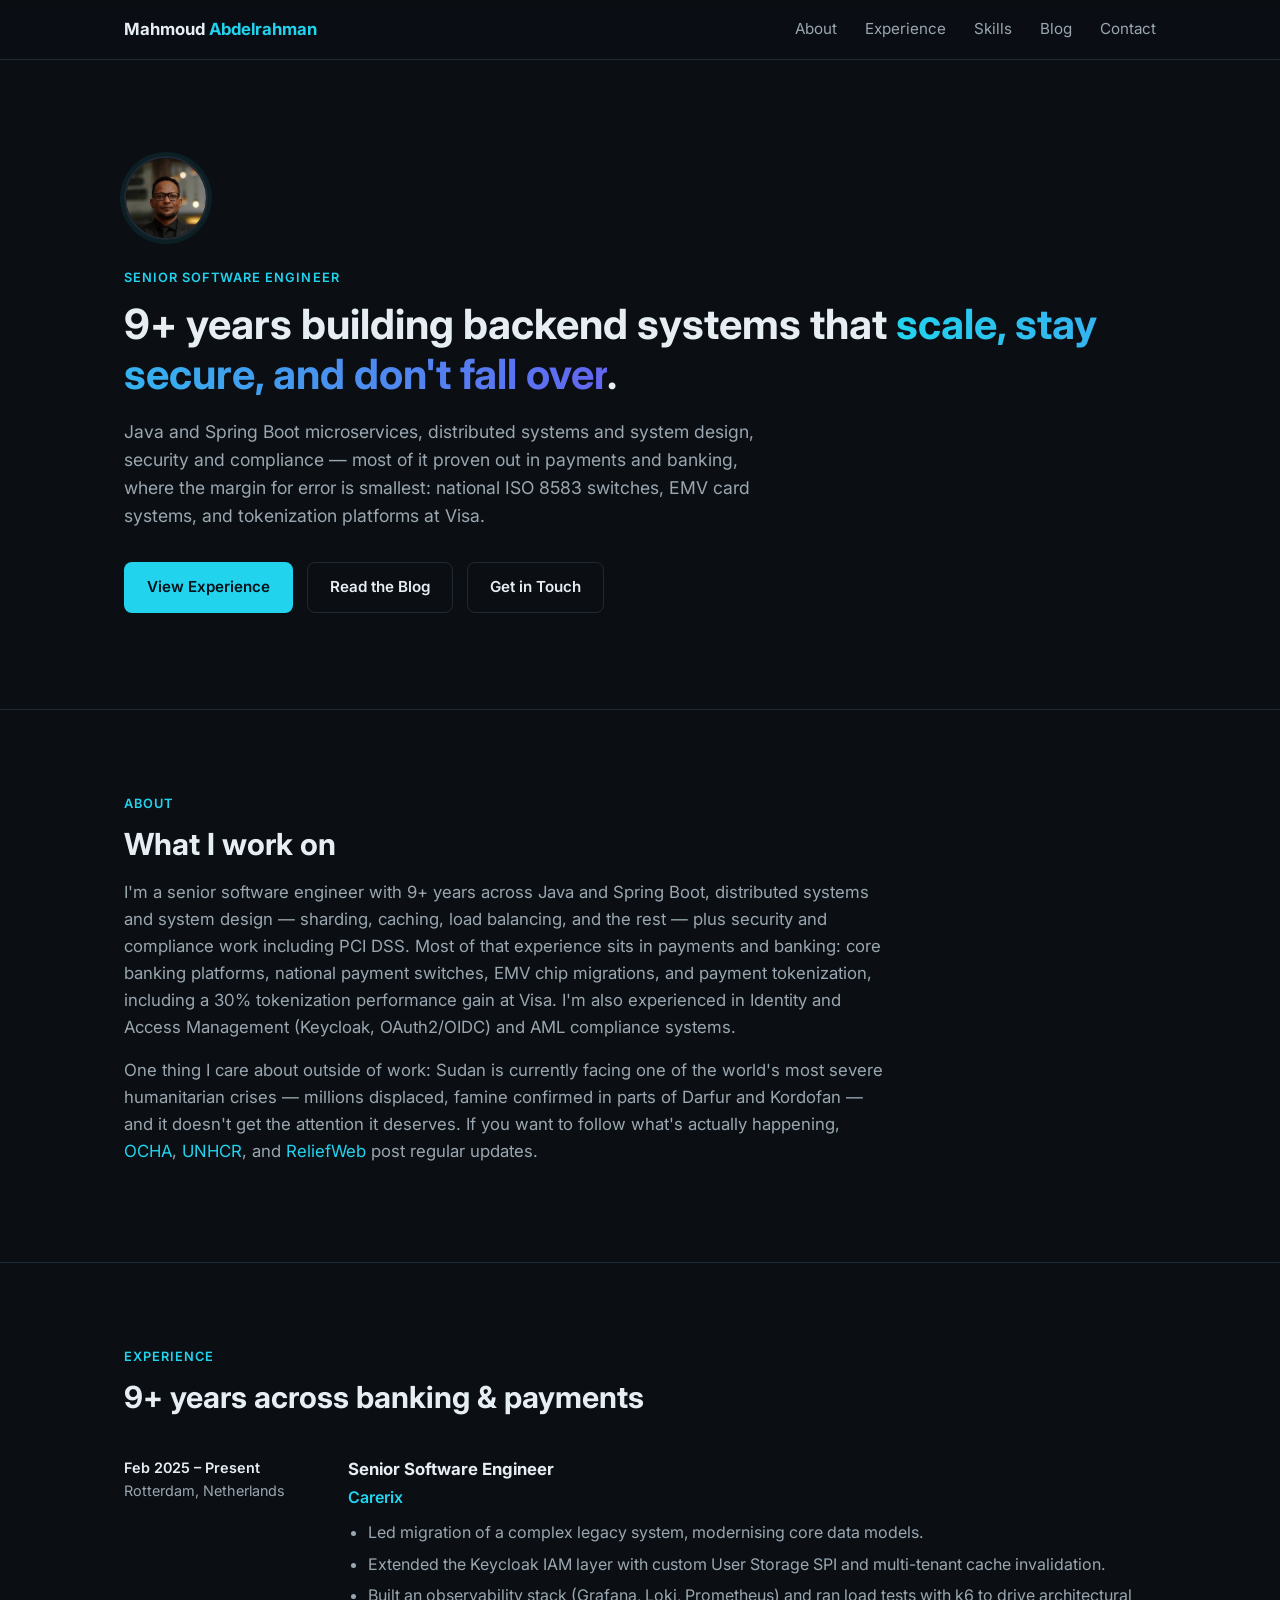
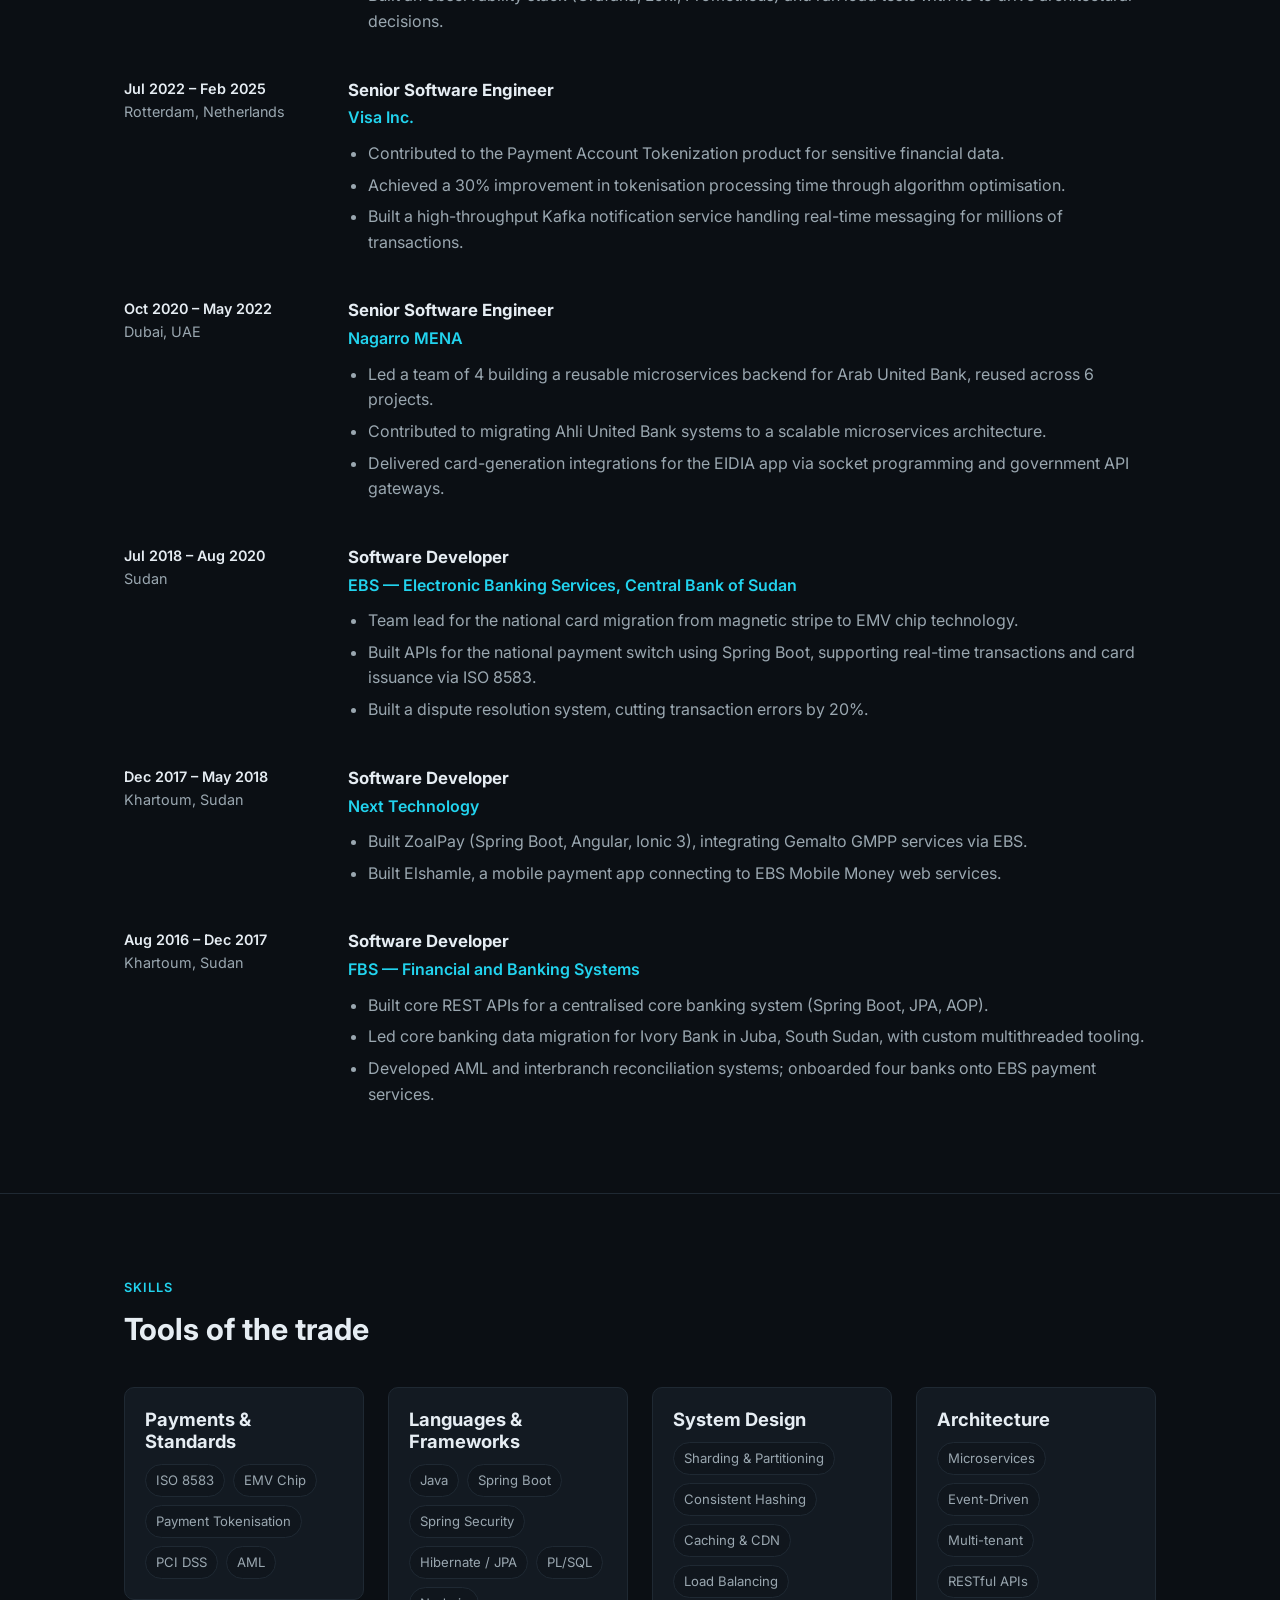
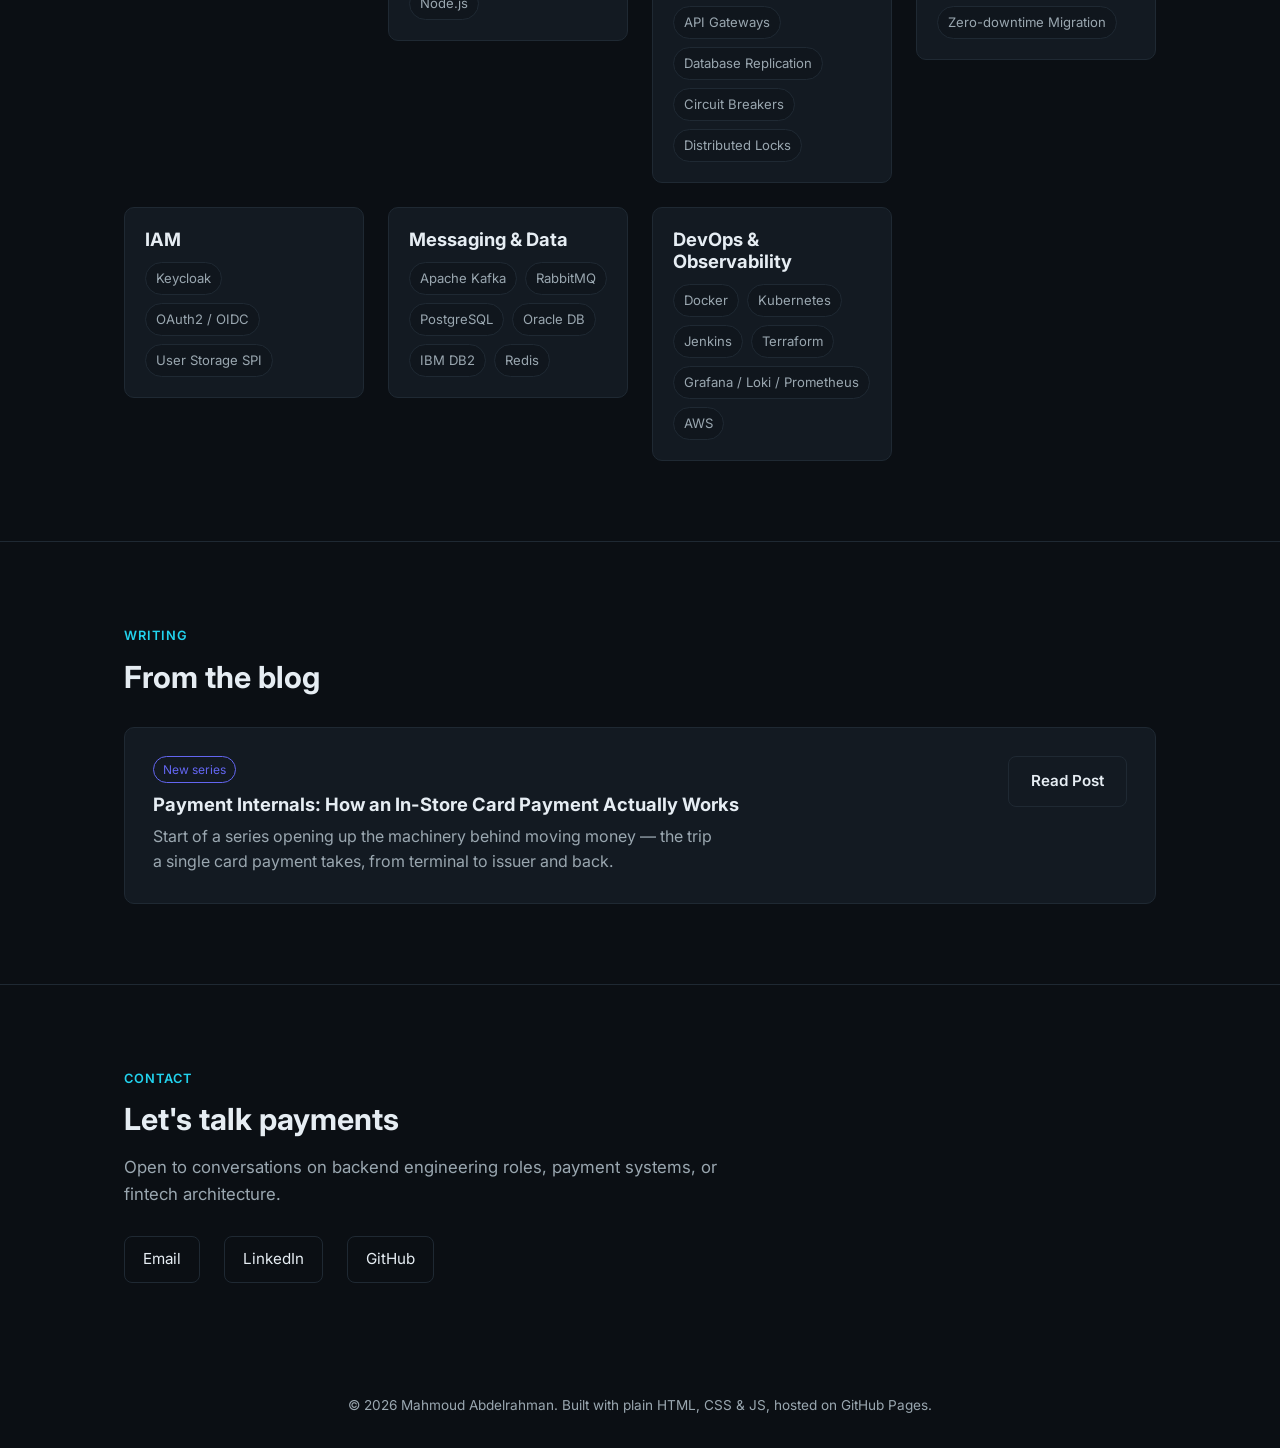
==== commit 58cb8f12: "Rebalance positioning: senior generalist, not a system-design pitch The previous pass over-indexed o" ====
--- a/index.html
+++ b/index.html
@@ -3,8 +3,8 @@
 <head>
 <meta charset="UTF-8">
 <meta name="viewport" content="width=device-width, initial-scale=1.0">
-<title>Mahmoud Abdelrahman — Backend Engineer</title>
-<meta name="description" content="Senior backend engineer with 9+ years across Java and Spring Boot microservices, and a deep background in payment systems: ISO 8583 switches, EMV, tokenization, and core banking at Visa and beyond.">
+<title>Mahmoud Abdelrahman — Senior Software Engineer</title>
+<meta name="description" content="Senior software engineer with 9+ years across Java, Spring Boot, distributed systems, and security/compliance (PCI DSS) — proven out in payments and banking: ISO 8583 switches, EMV, tokenization, and core banking at Visa and beyond.">
 <link rel="preconnect" href="https://fonts.googleapis.com">
 <link rel="preconnect" href="https://fonts.gstatic.com" crossorigin>
 <link href="https://fonts.googleapis.com/css2?family=Inter:wght@400;500;600;700&display=swap" rel="stylesheet">
@@ -29,14 +29,13 @@
 <section class="hero">
   <div class="container">
     <img src="assets/img/profile.jpg" alt="Portrait of Mahmoud Abdelrahman" class="avatar">
-    <span class="eyebrow">Backend Engineer</span>
-    <h1>Building backend systems, with a <span class="role">deep payments background</span>.</h1>
+    <span class="eyebrow">Senior Software Engineer</span>
+    <h1>9+ years building backend systems that <span class="role">scale, stay secure, and don't fall over</span>.</h1>
     <p class="lede">
-      Senior Software Engineer with 9+ years across Java and Spring Boot microservices,
-      distributed systems, and complex system debugging — including a long stretch designing
-      secure, high-throughput payment infrastructure, from national ISO 8583 switches and EMV
-      card systems to tokenization platforms at Visa. I care about elegant, minimal solutions:
-      less code, higher quality, greater maintainability.
+      Java and Spring Boot microservices, distributed systems and system design, security
+      and compliance — most of it proven out in payments and banking, where the margin for
+      error is smallest: national ISO 8583 switches, EMV card systems, and tokenization
+      platforms at Visa.
     </p>
     <div class="cta-row">
       <a href="#experience" class="btn btn-primary">View Experience</a>
@@ -49,14 +48,15 @@
 <section id="about">
   <div class="container">
     <span class="eyebrow">About</span>
-    <h2>Backend engineer, deep in the plumbing</h2>
+    <h2>What I work on</h2>
     <p class="lede" style="max-width: 760px;">
-      I build secure, scalable backend systems across fintech, banking, and payments —
-      expert in Java and Spring Boot microservices, with a strong foundation in distributed
-      systems and complex system debugging. My work spans core banking platforms, national
-      payment switches, EMV chip migrations, and payment tokenization — including a 30%
-      tokenization performance gain at Visa. I'm also experienced in Identity and Access
-      Management (Keycloak, OAuth2/OIDC) and AML compliance systems.
+      I'm a senior software engineer with 9+ years across Java and Spring Boot, distributed
+      systems and system design — sharding, caching, load balancing, and the rest — plus
+      security and compliance work including PCI DSS. Most of that experience sits in
+      payments and banking: core banking platforms, national payment switches, EMV chip
+      migrations, and payment tokenization, including a 30% tokenization performance gain
+      at Visa. I'm also experienced in Identity and Access Management (Keycloak,
+      OAuth2/OIDC) and AML compliance systems.
     </p>
     <p class="lede" style="max-width: 760px;">
       One thing I care about outside of work: Sudan is currently facing one of
@@ -188,6 +188,7 @@
           <span class="chip">ISO 8583</span>
           <span class="chip">EMV Chip</span>
           <span class="chip">Payment Tokenisation</span>
+          <span class="chip">PCI DSS</span>
           <span class="chip">AML</span>
         </div>
       </div>
@@ -200,6 +201,19 @@
           <span class="chip">Hibernate / JPA</span>
           <span class="chip">PL/SQL</span>
           <span class="chip">Node.js</span>
+        </div>
+      </div>
+      <div class="skill-card">
+        <h3>System Design</h3>
+        <div class="chips">
+          <span class="chip">Sharding &amp; Partitioning</span>
+          <span class="chip">Consistent Hashing</span>
+          <span class="chip">Caching &amp; CDN</span>
+          <span class="chip">Load Balancing</span>
+          <span class="chip">API Gateways</span>
+          <span class="chip">Database Replication</span>
+          <span class="chip">Circuit Breakers</span>
+          <span class="chip">Distributed Locks</span>
         </div>
       </div>
       <div class="skill-card">
--- a/assets/css/style.css
+++ b/assets/css/style.css
@@ -161,6 +161,7 @@
   grid-template-columns: repeat(auto-fit, minmax(220px, 1fr));
   gap: 24px;
   margin-top: 40px;
+  align-items: start;
 }
 
 .skill-card {
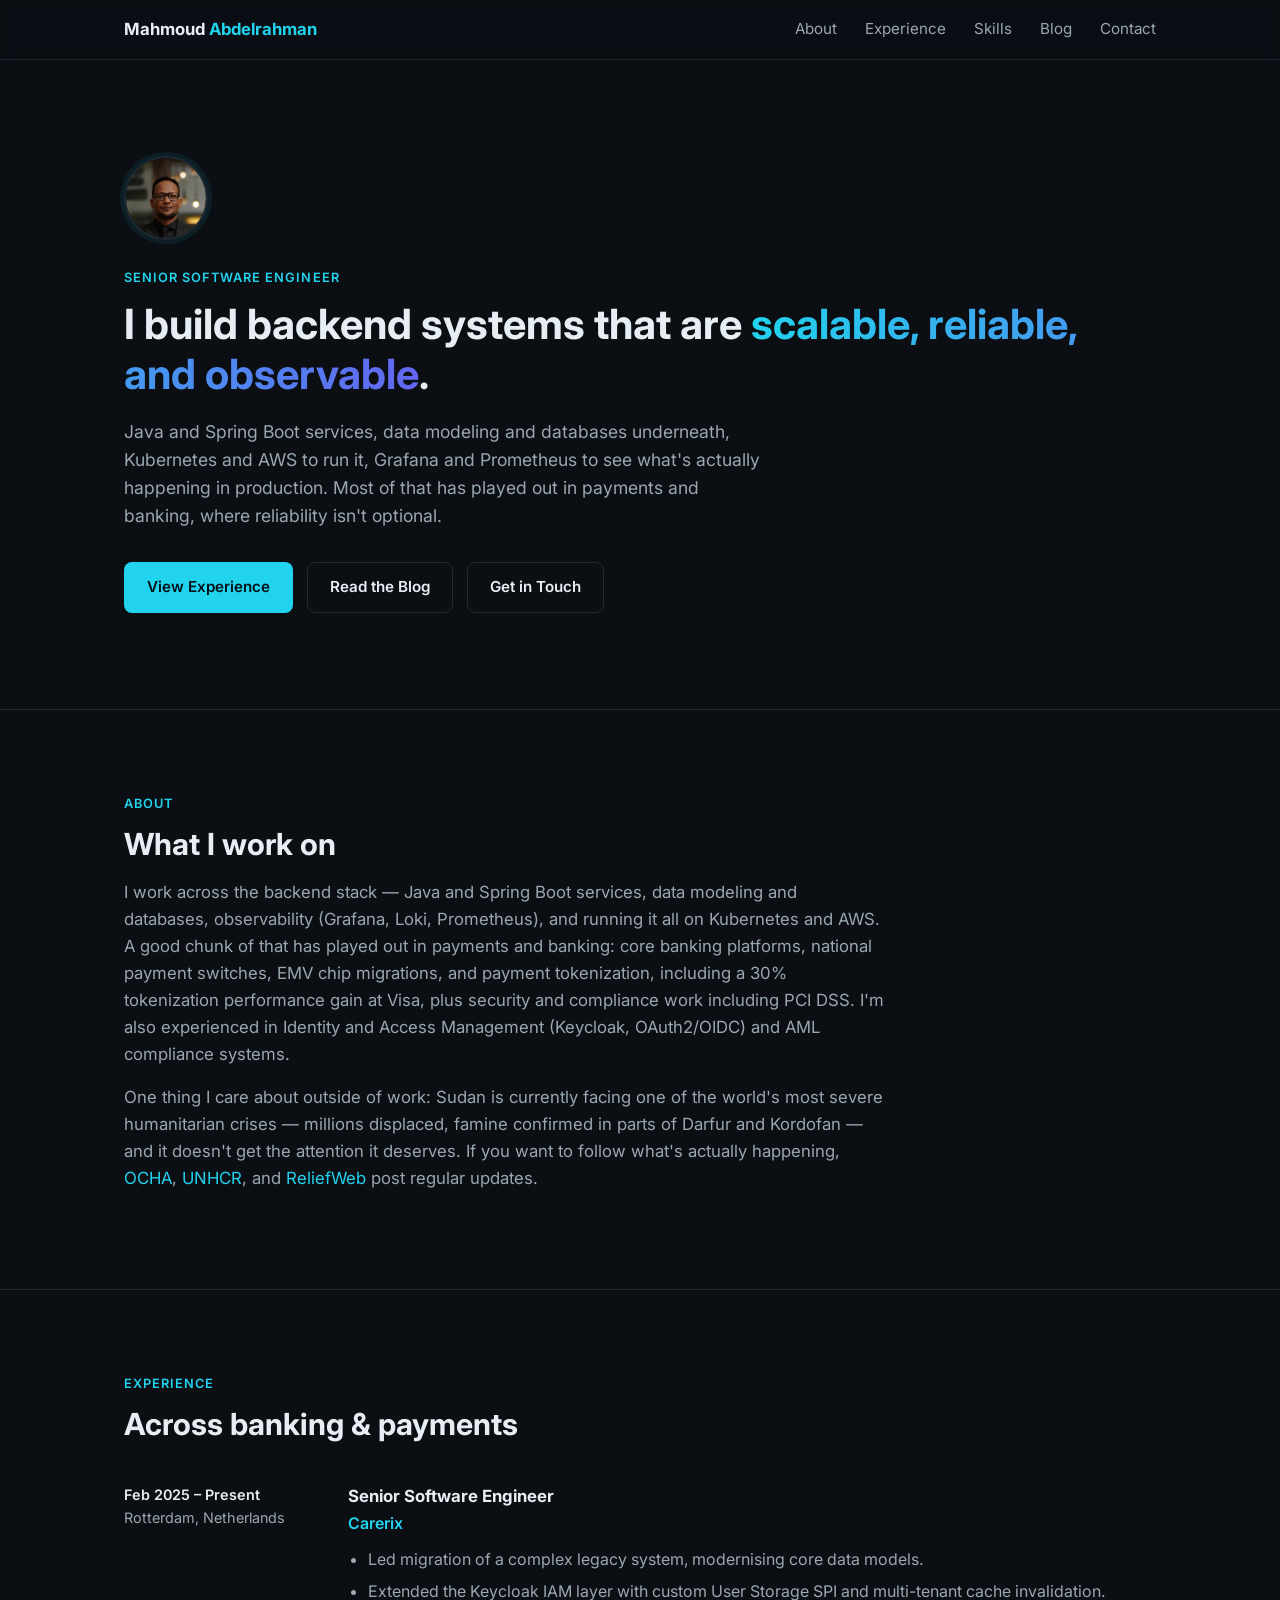
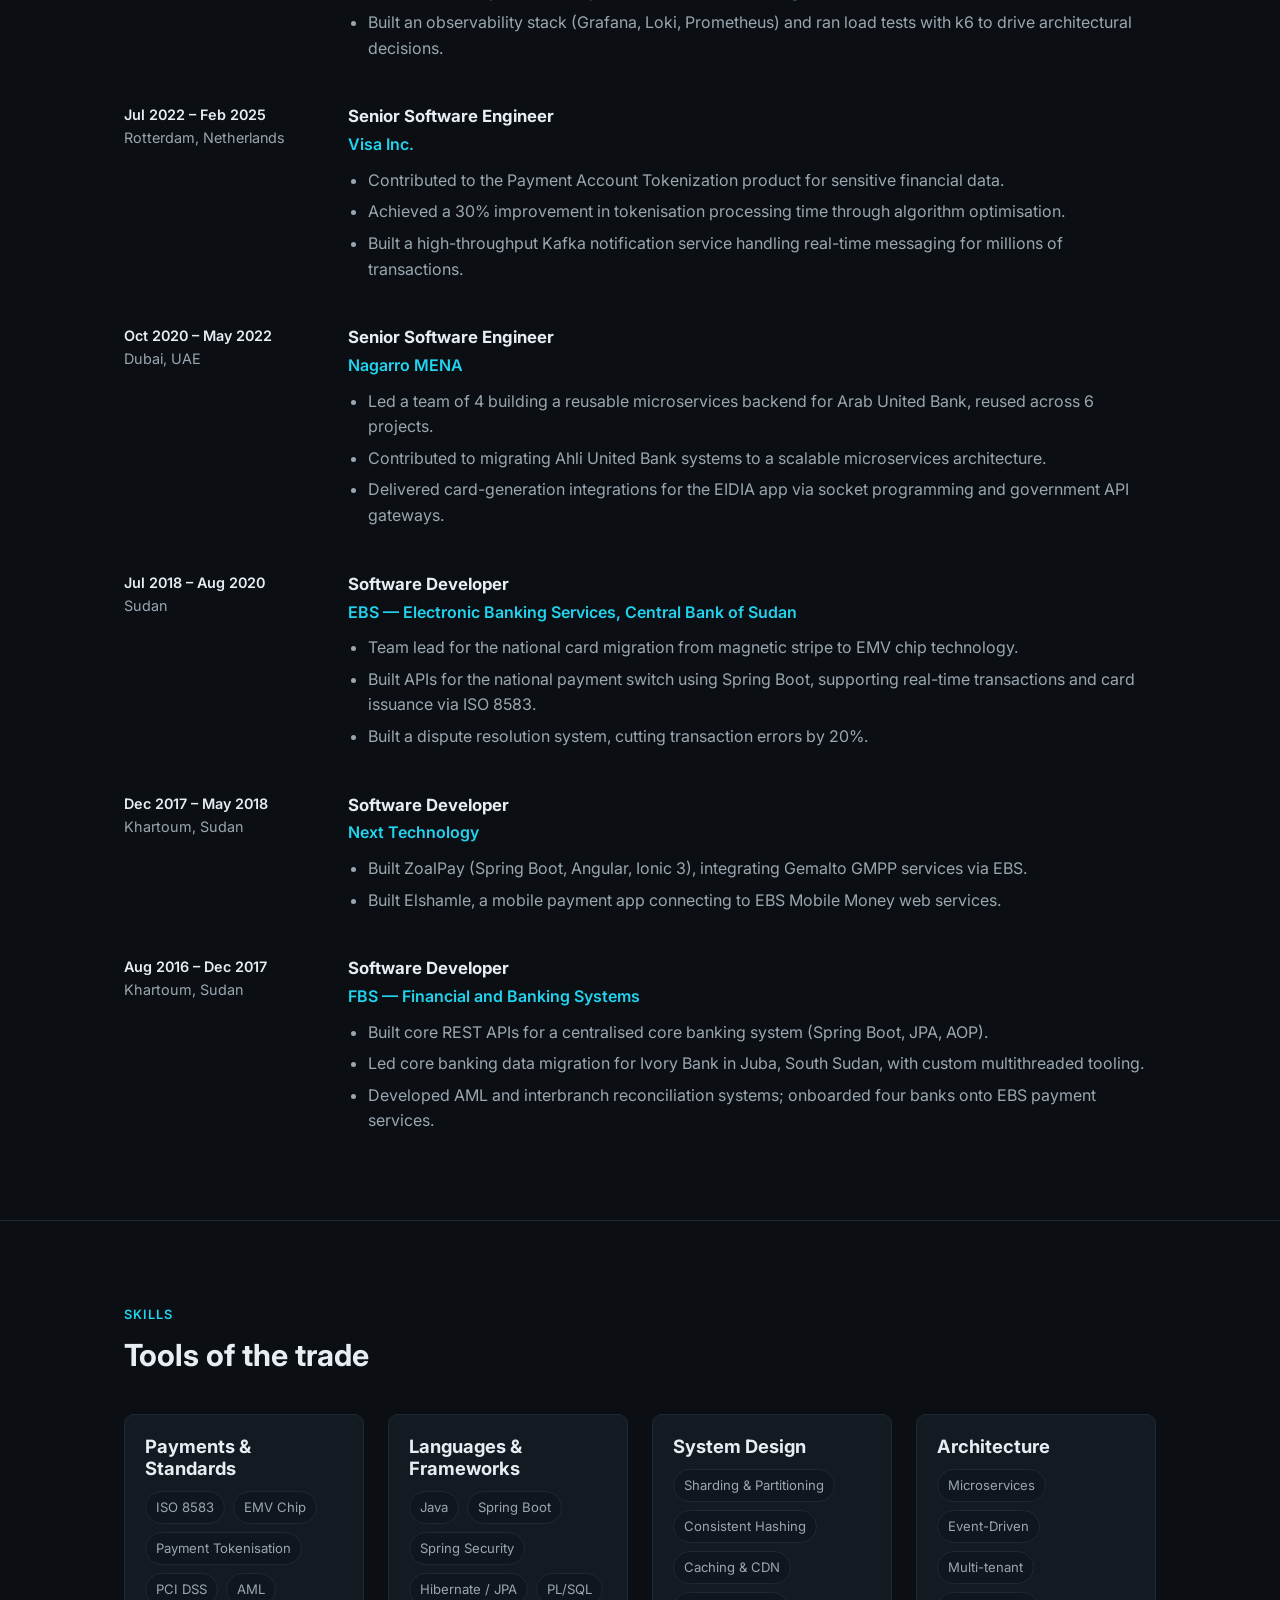
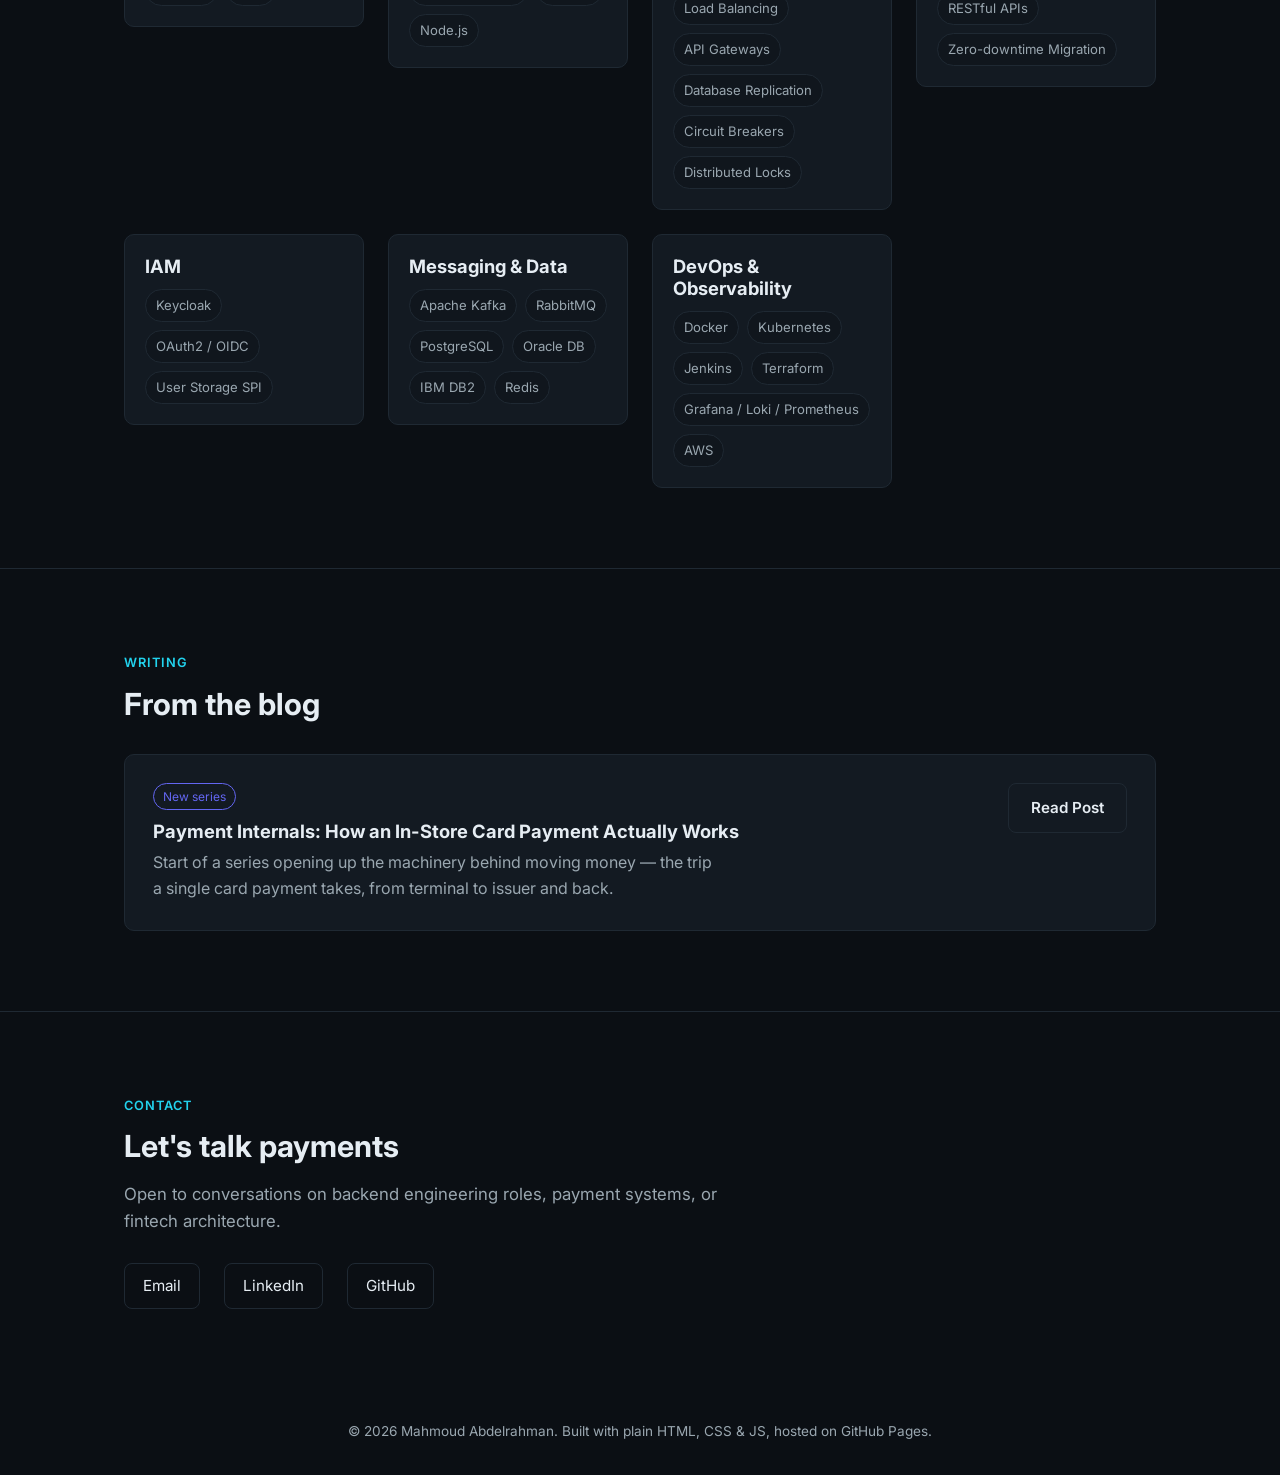
==== commit e0e5a002: "Drop years-of-experience framing, follow real portfolio conventions Researched actual senior/backend" ====
--- a/index.html
+++ b/index.html
@@ -4,7 +4,7 @@
 <meta charset="UTF-8">
 <meta name="viewport" content="width=device-width, initial-scale=1.0">
 <title>Mahmoud Abdelrahman — Senior Software Engineer</title>
-<meta name="description" content="Senior software engineer with 9+ years across Java, Spring Boot, distributed systems, and security/compliance (PCI DSS) — proven out in payments and banking: ISO 8583 switches, EMV, tokenization, and core banking at Visa and beyond.">
+<meta name="description" content="Senior software engineer working across Java, Spring Boot, databases, Kubernetes, AWS, and observability — proven out in payments and banking: ISO 8583 switches, EMV, tokenization, and core banking at Visa and beyond.">
 <link rel="preconnect" href="https://fonts.googleapis.com">
 <link rel="preconnect" href="https://fonts.gstatic.com" crossorigin>
 <link href="https://fonts.googleapis.com/css2?family=Inter:wght@400;500;600;700&display=swap" rel="stylesheet">
@@ -30,12 +30,12 @@
   <div class="container">
     <img src="assets/img/profile.jpg" alt="Portrait of Mahmoud Abdelrahman" class="avatar">
     <span class="eyebrow">Senior Software Engineer</span>
-    <h1>9+ years building backend systems that <span class="role">scale, stay secure, and don't fall over</span>.</h1>
+    <h1>I build backend systems that are <span class="role">scalable, reliable, and observable</span>.</h1>
     <p class="lede">
-      Java and Spring Boot microservices, distributed systems and system design, security
-      and compliance — most of it proven out in payments and banking, where the margin for
-      error is smallest: national ISO 8583 switches, EMV card systems, and tokenization
-      platforms at Visa.
+      Java and Spring Boot services, data modeling and databases underneath, Kubernetes
+      and AWS to run it, Grafana and Prometheus to see what's actually happening in
+      production. Most of that has played out in payments and banking, where reliability
+      isn't optional.
     </p>
     <div class="cta-row">
       <a href="#experience" class="btn btn-primary">View Experience</a>
@@ -50,13 +50,13 @@
     <span class="eyebrow">About</span>
     <h2>What I work on</h2>
     <p class="lede" style="max-width: 760px;">
-      I'm a senior software engineer with 9+ years across Java and Spring Boot, distributed
-      systems and system design — sharding, caching, load balancing, and the rest — plus
-      security and compliance work including PCI DSS. Most of that experience sits in
-      payments and banking: core banking platforms, national payment switches, EMV chip
-      migrations, and payment tokenization, including a 30% tokenization performance gain
-      at Visa. I'm also experienced in Identity and Access Management (Keycloak,
-      OAuth2/OIDC) and AML compliance systems.
+      I work across the backend stack — Java and Spring Boot services, data modeling and
+      databases, observability (Grafana, Loki, Prometheus), and running it all on
+      Kubernetes and AWS. A good chunk of that has played out in payments and banking:
+      core banking platforms, national payment switches, EMV chip migrations, and payment
+      tokenization, including a 30% tokenization performance gain at Visa, plus security
+      and compliance work including PCI DSS. I'm also experienced in Identity and Access
+      Management (Keycloak, OAuth2/OIDC) and AML compliance systems.
     </p>
     <p class="lede" style="max-width: 760px;">
       One thing I care about outside of work: Sudan is currently facing one of
@@ -73,7 +73,7 @@
 <section id="experience">
   <div class="container">
     <span class="eyebrow">Experience</span>
-    <h2>9+ years across banking &amp; payments</h2>
+    <h2>Across banking &amp; payments</h2>
 
     <div class="timeline">
 
